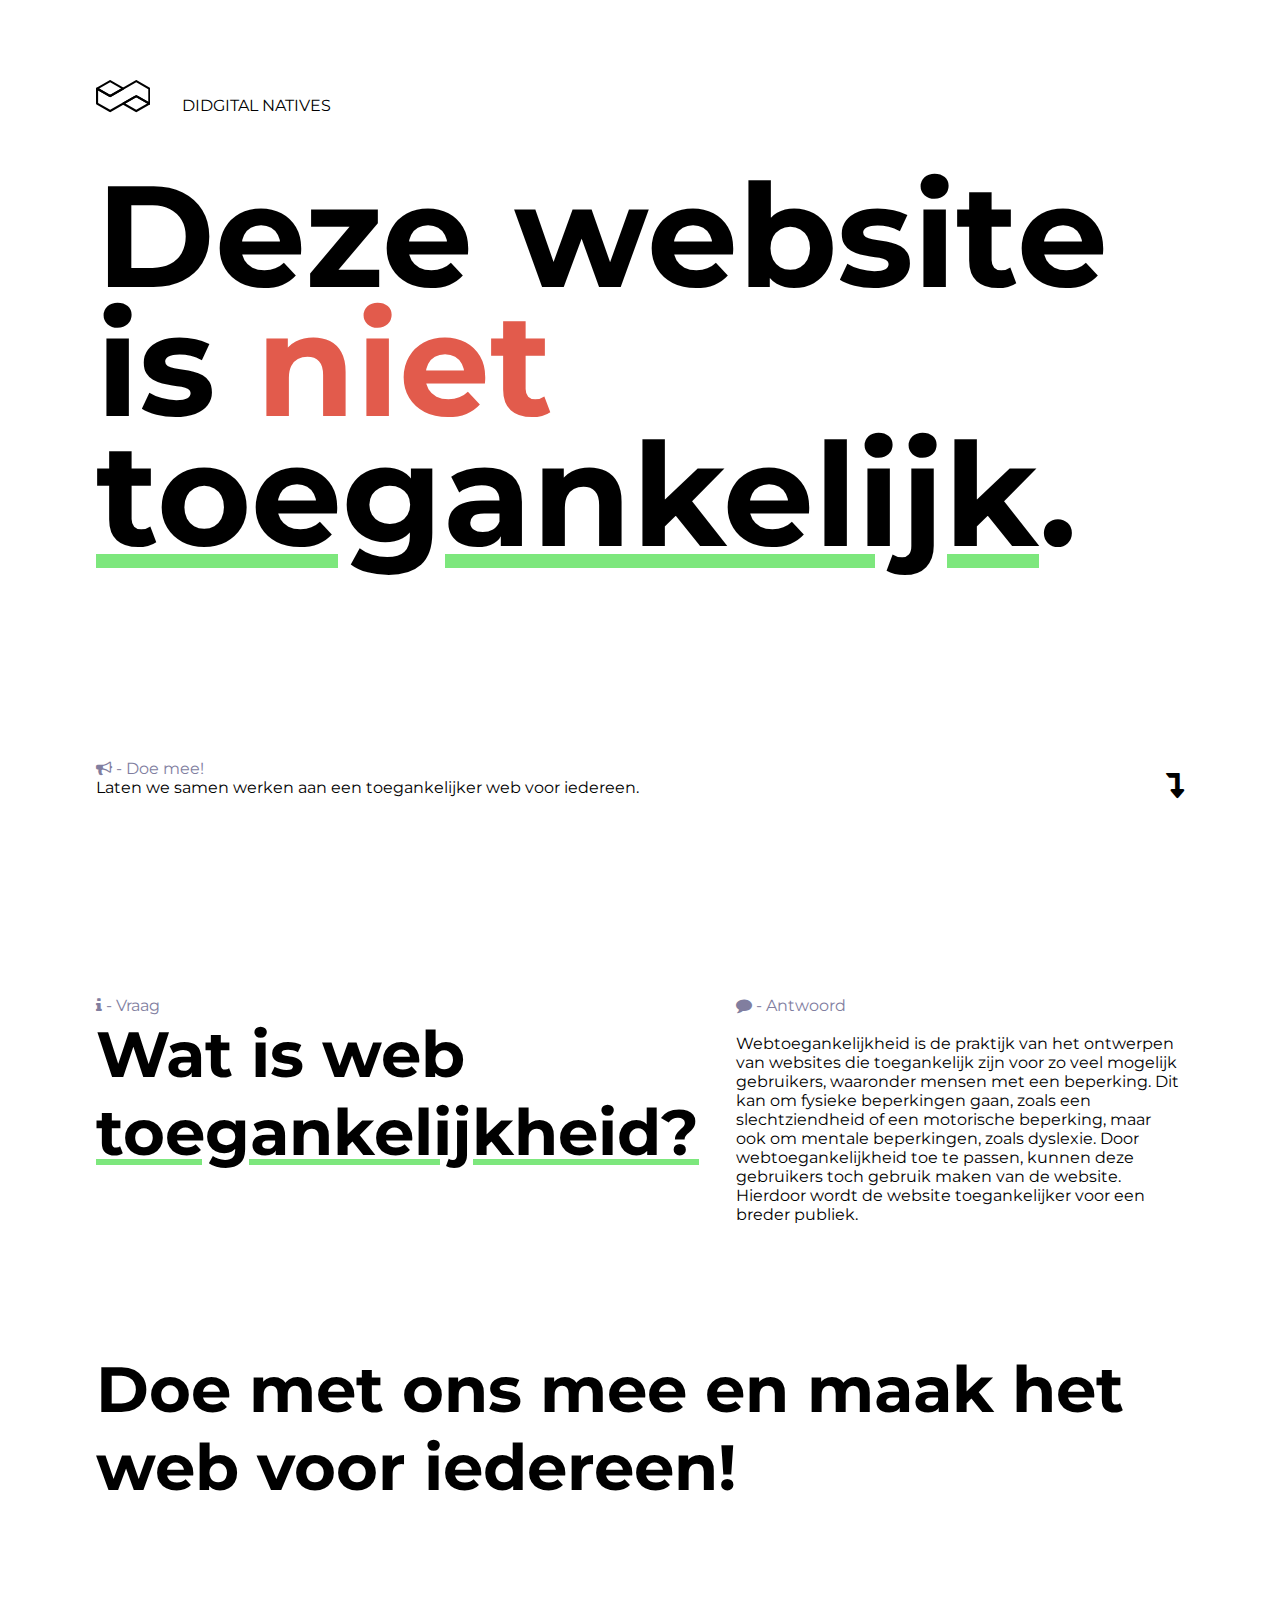
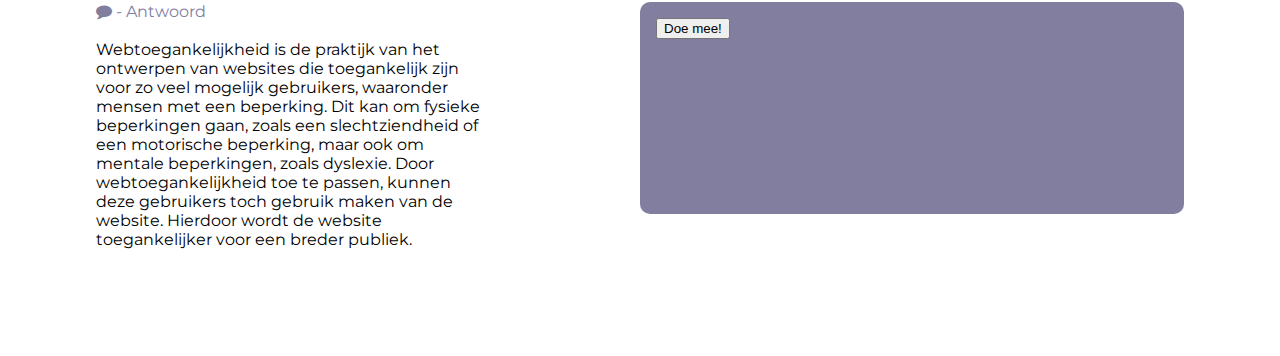
==== index.html @ 4c0e6cea "Nieuw idee" ====
<!doctype html>
<html>
    <head>
        <title>This website is not accassible.</title>
        <meta name="description" content="">
        <meta name="keywords" content="">
        <meta name="viewport" content="width=device-width, initial-scale=1">

        <link rel="stylesheet" href="./styles/newStyle.css">
        <link rel="stylesheet" href="https://cdnjs.cloudflare.com/ajax/libs/font-awesome/4.7.0/css/font-awesome.min.css">
    </head>
    <body>
        <main>
            <section id="start" class="snap">
                <div class="flex-container">
                    <div class="flex-items">
                        <header>
                            <svg xmlns="http://www.w3.org/2000/svg" fill="none" viewBox="0 0 80 48" role="presentation"><path fill="#000" d="M20.771 25.216c-.263 0-.526-.075-.771-.207L.771 13.965A1.54 1.54 0 0 1 0 12.611c0-.565.301-1.073.771-1.355L20 .212a1.511 1.511 0 0 1 1.543 0L40.77 11.256c.49.282.772.79.772 1.354a1.58 1.58 0 0 1-.772 1.355L21.543 25.01a1.634 1.634 0 0 1-.772.207ZM4.666 12.61l16.105 9.257 16.106-9.257L20.77 3.373 4.666 12.61ZM59.205 47.3c-.263 0-.526-.076-.771-.207L39.205 36.048a1.54 1.54 0 0 1-.771-1.354c0-.565.301-1.073.771-1.355l19.229-11.044a1.512 1.512 0 0 1 1.543 0l19.228 11.044c.49.282.772.79.772 1.355a1.58 1.58 0 0 1-.772 1.354L59.977 47.093a1.578 1.578 0 0 1-.772.207ZM43.1 34.694l16.105 9.257 16.106-9.257-16.106-9.238L43.1 34.694Z"></path><path fill="#000" d="M20.771 47.305c-.263 0-.526-.075-.771-.207L.771 36.054A1.54 1.54 0 0 1 0 34.699V12.611c0-.565.301-1.073.771-1.355a1.546 1.546 0 0 1 1.562 0l17.31 9.934c.715.414 1.58.414 2.295 0L58.458.212a1.511 1.511 0 0 1 1.542 0l19.229 11.044c.489.282.771.79.771 1.354V34.7a1.58 1.58 0 0 1-.771 1.355 1.546 1.546 0 0 1-1.562 0l-17.29-9.935a2.277 2.277 0 0 0-2.296 0L21.56 47.099a1.768 1.768 0 0 1-.79.207ZM3.104 33.795l17.667 10.142L56.52 23.41a5.424 5.424 0 0 1 5.4 0l14.977 8.598V13.514L59.229 3.373 23.48 23.899a5.424 5.424 0 0 1-5.4 0L3.104 15.301v18.495Z"></path></svg>
                            <p>DIDGITAL NATIVES</p>
                        </header>
                    </div>
                    <div class="flex-items">
                        <h1>Deze website is <span id="boolean" onclick="toggleAccessible()">niet</span> <span class="underline">toegankelijk</span>.</h1>
                    </div>
                    <div class="flex-items">
                        <p><span><i class="fa fa-bullhorn"></i> - Doe mee!</span></p>
                        <div class="float-container">
                            <p>Laten we samen werken aan een toegankelijker web voor iedereen.</p>
                            <p class="right"><i class="fa fa-level-down"></i></p>
                        </div>
                    </div>
                 </div>
            </section>
            <section id="info" class="snap">
                <div class="info-container">
                    <div class="left-container">
                        <div class="inner-padding">
                            <p><span><i class="fa fa-info"></i> - Vraag</span></p>
                            <h2>Wat is web <span class="underline">toegankelijkheid?</span></h2>
                        </div>
                    </div>
                    <div class="right-container">
                        <div class="inner-padding">
                            <p><span><i class="fa fa-comment"></i> - Antwoord</span></p>
                            <br>
                            <p>Webtoegankelijkheid is de praktijk van het ontwerpen van websites die toegankelijk zijn voor zo veel mogelijk gebruikers, waaronder mensen met een beperking. Dit kan om fysieke beperkingen gaan, zoals een slechtziendheid of een motorische beperking, maar ook om mentale beperkingen, zoals dyslexie. Door webtoegankelijkheid toe te passen, kunnen deze gebruikers toch gebruik maken van de website. Hierdoor wordt de website toegankelijker voor een breder publiek.</p>
                        </div>
                    </div>
                </div>
                <div class="call-to-action">
                    <div class="inner-padding">
                        <h2>Doe met ons mee en maak het web voor iedereen!</h2>
                        <div class="info-container">
                            <div class="left-container">
                                <p><span><i class="fa fa-comment"></i> - Antwoord</span></p>
                                <br>
                                <p class="bottom-container">Webtoegankelijkheid is de praktijk van het ontwerpen van websites die toegankelijk zijn voor zo veel mogelijk gebruikers, waaronder mensen met een beperking. Dit kan om fysieke beperkingen gaan, zoals een slechtziendheid of een motorische beperking, maar ook om mentale beperkingen, zoals dyslexie. Door webtoegankelijkheid toe te passen, kunnen deze gebruikers toch gebruik maken van de website. Hierdoor wordt de website toegankelijker voor een breder publiek.</p>
                            </div>
                            <div class="right-container">
                                <div class="color-block">
                                    <button>Doe mee!</button>
                                </div>
                            </div>
                        </div>
                    </div>
                </div>
            </section>
        </main>
        <script src="./scripts/index.js"></script>
    </body>
</html>
---- styles/newStyle.css ----
@import url("https://fonts.googleapis.com/css2?family=Montserrat:wght@700&display=swap");
@import url("https://fonts.googleapis.com/css2?family=Nanum Myeongjo:wght@700&display=swap");

:root {
    --primary: #ccffcc;
    --secondairy: #817E9F;

    --primaryFont: "Montserrat";
    --secondairyFont: "Nanum Myeongjo"
}

html, body {
    margin: 0;
    padding: 0;
    font-family: var(--primaryFont), Arial, Helvetica, sans-serif;
    font-size: 1em;
    position: relative;
    scroll-snap-type: y mandatory;
}

.snap {
    scroll-snap-align: start;
}

/* Opmaak van de start section */
#start {
    height: 100vh;
}

.float-container {
    width: 100%;
}

.right {
    float: right;
    font-size: 2em;
    margin-top: -1em;
}

.flex-container {
    display: flex;
    flex-direction: column;
    flex-wrap: wrap;
    justify-content: space-between;
    align-items: stretch;
    align-content: stretch;
    height: 100vh;
    padding: 0em 6em 0em 6em;
}
  
  .flex-items:nth-child(1) {
    display: block;
    flex-grow: 0;
    flex-shrink: 1;
    flex-basis: auto;
    align-self: auto;
    order: 0;
    padding-top: 6em;
}
  
  .flex-items:nth-child(2) {
    display: block;
    flex-grow: 0;
    flex-shrink: 1;
    flex-basis: auto;
    align-self: auto;
    order: 0;
}
  
  .flex-items:nth-child(3) {
    display: block;
    flex-grow: 0;
    flex-shrink: 1;
    flex-basis: auto;
    align-self: auto;
    order: 0;
    padding-bottom: 6em;
}

/* Opmaak van de info section */
#info {
    height: 100vh;
}

.info-container {
    width: 100%;
    height: 50vh;
}

.left-container {
    float: left;
    width: 50%;
    padding-top: 6em;
}

.right-container {
    float: left;
    width: 50%;
    padding-top: 6em;
}

.inner-padding {
    padding: 0em 6em 0em 6em;
}

.call-to-action {
    width: 100%;
    height: 50vh;
}

.content-container {
    background-color: #bab5ca;
    border-radius: 10px;
    padding: 1em;
}

.bottom-container {
    padding-right: 10em;
}

.color-block {
    background-color: #817E9F;
    height: 20vh;
    padding: 1em;
    border-radius: 10px;
}

/* Opmaak van de header */
svg {
    width: 5%;
    float: left;
    margin: -1em 2em 0em 0em;
}

/* Typographie */
h1 {
    font-size: 9em;
    line-height: .9em;
    margin: 0;
    margin-top: -1em;
}

h1 span {
    color: #e25b4c;
}

h1 span:hover {
    cursor: pointer;
}

h2 {
    margin: 0;
    font-size: 4em;
}

p {
    margin: 0;
}

span {
    color: var(--secondairy);
}

.underline {
    text-decoration: underline;
    text-decoration-color: #7de77d;
    color: #000;
}



.dark {
    background-color: #000 !important;
    color: #000 !important;
}

.whietTitle {
    color: #fff;
}

/* hide scrollbar but allow scrolling */
element {
    -ms-overflow-style: none; /* for Internet Explorer, Edge */
    scrollbar-width: none; /* for Firefox */
    overflow-y: scroll; 
}

element::-webkit-scrollbar {
    display: none; /* for Chrome, Safari, and Opera */
}
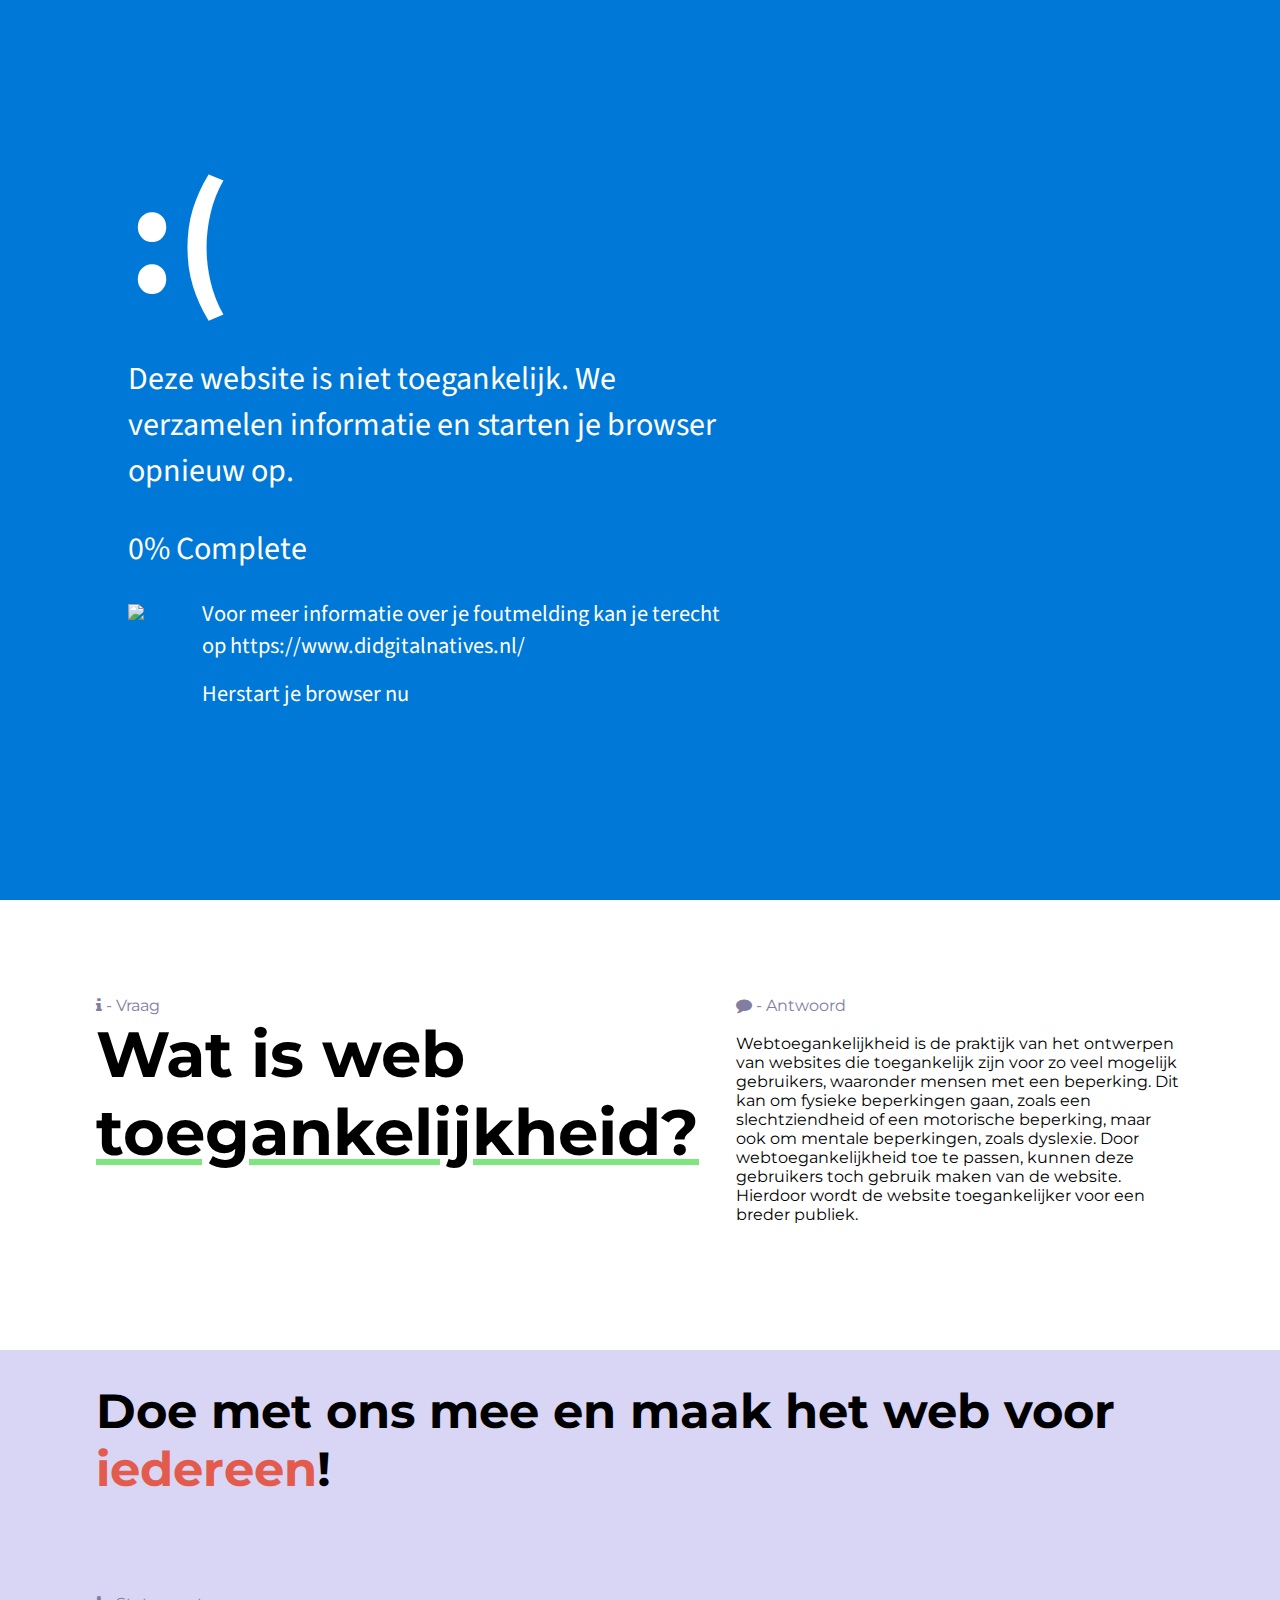
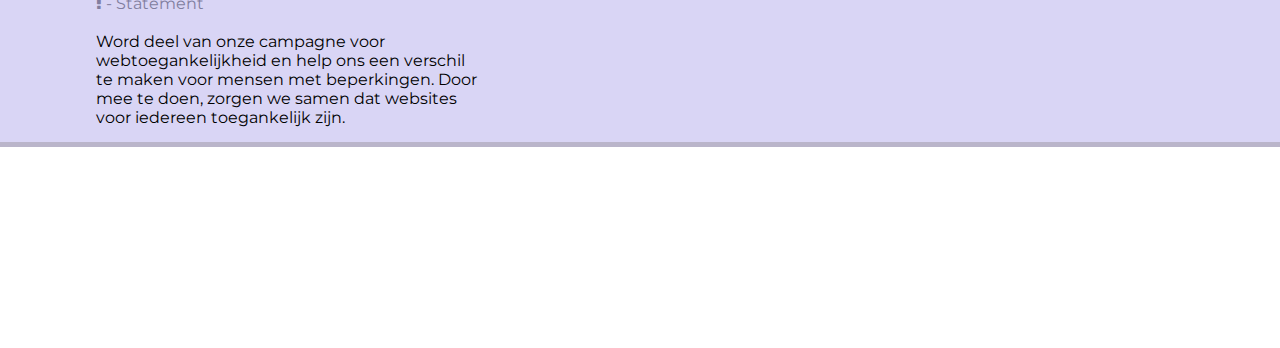
==== commit 6d973c20: "met animatieo" ====
--- a/index.html
+++ b/index.html
@@ -8,9 +8,15 @@
 
         <link rel="stylesheet" href="./styles/newStyle.css">
         <link rel="stylesheet" href="https://cdnjs.cloudflare.com/ajax/libs/font-awesome/4.7.0/css/font-awesome.min.css">
+
+        <link rel="icon" type="image/png" sizes="16x16" href="/img/favicon-16x16.png">
+        <link rel="icon" type="image/png" sizes="32x32" href="/img/favicon-32x32.png">
+        <link rel="icon" type="image/png" sizes="96x96" href="/img/favicon-96x96.png">
     </head>
     <body>
         <main>
+
+            <!-- Start section -->
             <section id="start" class="snap">
                 <div class="flex-container">
                     <div class="flex-items">
@@ -31,6 +37,8 @@
                     </div>
                  </div>
             </section>
+
+            <!-- Informatie section -->
             <section id="info" class="snap">
                 <div class="info-container">
                     <div class="left-container">
@@ -40,7 +48,7 @@
                         </div>
                     </div>
                     <div class="right-container">
-                        <div class="inner-padding">
+                        <div id="inner-padding" class="inner-padding">
                             <p><span><i class="fa fa-comment"></i> - Antwoord</span></p>
                             <br>
                             <p>Webtoegankelijkheid is de praktijk van het ontwerpen van websites die toegankelijk zijn voor zo veel mogelijk gebruikers, waaronder mensen met een beperking. Dit kan om fysieke beperkingen gaan, zoals een slechtziendheid of een motorische beperking, maar ook om mentale beperkingen, zoals dyslexie. Door webtoegankelijkheid toe te passen, kunnen deze gebruikers toch gebruik maken van de website. Hierdoor wordt de website toegankelijker voor een breder publiek.</p>
@@ -48,19 +56,31 @@
                     </div>
                 </div>
                 <div class="call-to-action">
-                    <div class="inner-padding">
-                        <h2>Doe met ons mee en maak het web voor iedereen!</h2>
+                    <div id="inner-padding" class="inner-padding">
+                        <h2>Doe met ons mee en maak het web voor <span class="yellow">iedereen</span>!</h2>
                         <div class="info-container">
                             <div class="left-container">
-                                <p><span><i class="fa fa-comment"></i> - Antwoord</span></p>
+                                <p><span><i class="fa fa-exclamation"></i> - Statement</span></p>
                                 <br>
-                                <p class="bottom-container">Webtoegankelijkheid is de praktijk van het ontwerpen van websites die toegankelijk zijn voor zo veel mogelijk gebruikers, waaronder mensen met een beperking. Dit kan om fysieke beperkingen gaan, zoals een slechtziendheid of een motorische beperking, maar ook om mentale beperkingen, zoals dyslexie. Door webtoegankelijkheid toe te passen, kunnen deze gebruikers toch gebruik maken van de website. Hierdoor wordt de website toegankelijker voor een breder publiek.</p>
+                                <p class="bottom-container">Word deel van onze campagne voor webtoegankelijkheid en help ons een verschil te maken voor mensen met beperkingen. Door mee te doen, zorgen we samen dat websites voor iedereen toegankelijk zijn.</p>
                             </div>
-                            <div class="right-container">
-                                <div class="color-block">
-                                    <button>Doe mee!</button>
-                                </div>
-                            </div>
+                        </div>
+                    </div>
+                </div>
+            </section>
+
+            <!-- Bluescreen section -->
+            <section id="bluescreen">
+                <div class="inner-bluescreen">
+                    <h2>:(</h2>
+                    <p>Deze website is niet toegankelijk. We verzamelen informatie en starten je browser opnieuw op.</p>
+                    <p><span id="numbers">0</span>% Complete</p>
+
+                    <div class="qr-code">
+                        <img src="./img/qrCode.png">
+                        <div class="right-text">
+                            <p>Voor meer informatie over je foutmelding kan je terecht op https://www.didgitalnatives.nl/</p>
+                            <p id="herstart">Herstart je browser nu</p>
                         </div>
                     </div>
                 </div>
--- a/styles/newStyle.css
+++ b/styles/newStyle.css
@@ -1,5 +1,6 @@
 @import url("https://fonts.googleapis.com/css2?family=Montserrat:wght@700&display=swap");
 @import url("https://fonts.googleapis.com/css2?family=Nanum Myeongjo:wght@700&display=swap");
+@import url('https://fonts.googleapis.com/css2?family=Source+Sans+Pro:wght@200;300&display=swap');
 
 :root {
     --primary: #ccffcc;
@@ -7,6 +8,8 @@
 
     --primaryFont: "Montserrat";
     --secondairyFont: "Nanum Myeongjo"
+
+    font-size: min(calc(1.3em + 0.05vw), 4em);
 }
 
 html, body {
@@ -105,7 +108,10 @@
 
 .call-to-action {
     width: 100%;
-    height: 50vh;
+    height: 40vh;
+    background-color: #d9d5f5;
+    padding-top: 2em;
+    border-bottom: 5px solid #bab5ca;
 }
 
 .content-container {
@@ -119,7 +125,7 @@
 }
 
 .color-block {
-    background-color: #817E9F;
+    background-color: #bbb4ee;
     height: 20vh;
     padding: 1em;
     border-radius: 10px;
@@ -134,7 +140,7 @@
 
 /* Typographie */
 h1 {
-    font-size: 9em;
+    font-size: 8vw;
     line-height: .9em;
     margin: 0;
     margin-top: -1em;
@@ -151,6 +157,10 @@
 h2 {
     margin: 0;
     font-size: 4em;
+}
+
+.call-to-action h2 {
+    font-size: 3em;
 }
 
 p {
@@ -167,7 +177,13 @@
     color: #000;
 }
 
-
+.green {
+    color: #7de77d;
+}
+
+.yellow {
+color: #e25b4c;
+}
 
 .dark {
     background-color: #000 !important;
@@ -187,4 +203,66 @@
 
 element::-webkit-scrollbar {
     display: none; /* for Chrome, Safari, and Opera */
+}
+
+/* Opmaak van de bluescreen */
+#bluescreen {
+    height: 100vh;
+    background-color: #0078d7;
+    color: #fff;
+    font-family: "Source Sans Pro";
+    position: fixed;
+    z-index: 100;
+    top: 0;
+    width: 100%;
+    transition: .4s;
+}
+
+.inner-bluescreen {
+    padding: 8em;
+}
+
+#bluescreen h2 {
+    font-size: 10em;
+}
+
+.inner-bluescreen p {
+    font-size: 2em;
+    width: 60%;
+    padding-bottom: 1em;
+}
+
+.qr-code {
+    width: 60%;
+}
+
+.qr-code img {
+    width: 10%;
+    float: left;
+}
+
+.qr-code .right-text {
+    float: left;
+    width: 88%;
+    font-size: .7em;
+    padding-left: 2%;
+    margin: 0;
+}
+
+.right-text p {
+    width: 100%;
+    margin-top: -6px;
+}
+
+#bluescreen span {
+    color: #fff;
+}
+
+#herstart:hover {
+    cursor: pointer;
+    text-decoration: underline;
+}
+
+.remove {
+    margin-top: -100vh;
 }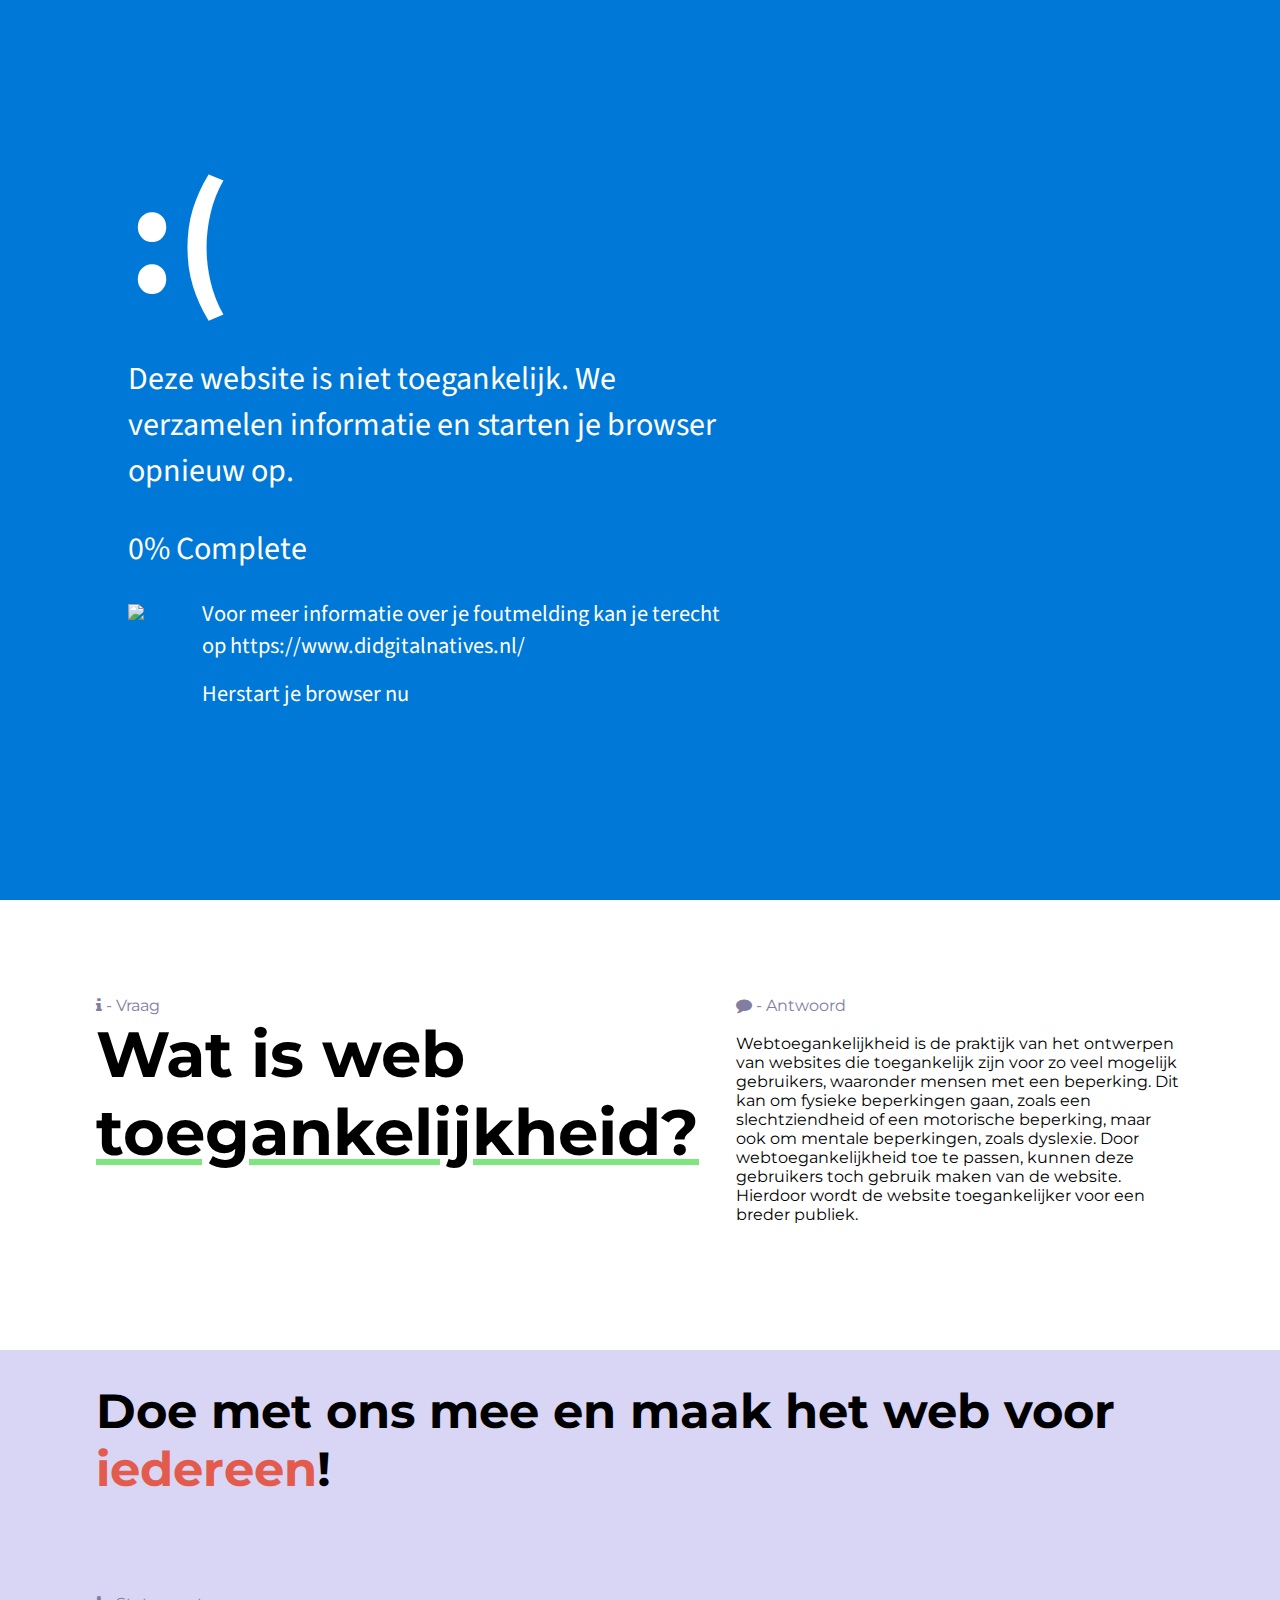
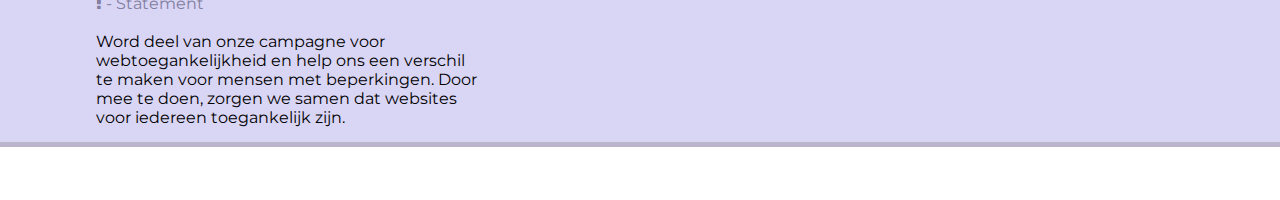
==== commit c695a424: "Spatie" ====
--- a/index.html
+++ b/index.html
@@ -9,13 +9,10 @@
         <link rel="stylesheet" href="./styles/newStyle.css">
         <link rel="stylesheet" href="https://cdnjs.cloudflare.com/ajax/libs/font-awesome/4.7.0/css/font-awesome.min.css">
 
-        <link rel="icon" type="image/png" sizes="16x16" href="/img/favicon-16x16.png">
         <link rel="icon" type="image/png" sizes="32x32" href="/img/favicon-32x32.png">
-        <link rel="icon" type="image/png" sizes="96x96" href="/img/favicon-96x96.png">
     </head>
     <body>
         <main>
-
             <!-- Start section -->
             <section id="start" class="snap">
                 <div class="flex-container">
@@ -57,8 +54,10 @@
                 </div>
                 <div class="call-to-action">
                     <div id="inner-padding" class="inner-padding">
-                        <h2>Doe met ons mee en maak het web voor <span class="yellow">iedereen</span>!</h2>
-                        <div class="info-container">
+                        <div class="info-title-block">
+                            <h2>Doe met ons mee en maak het web voor <span class="yellow">iedereen</span>!</h2>
+                        </div>
+                        <div class="inner-info-container">
                             <div class="left-container">
                                 <p><span><i class="fa fa-exclamation"></i> - Statement</span></p>
                                 <br>
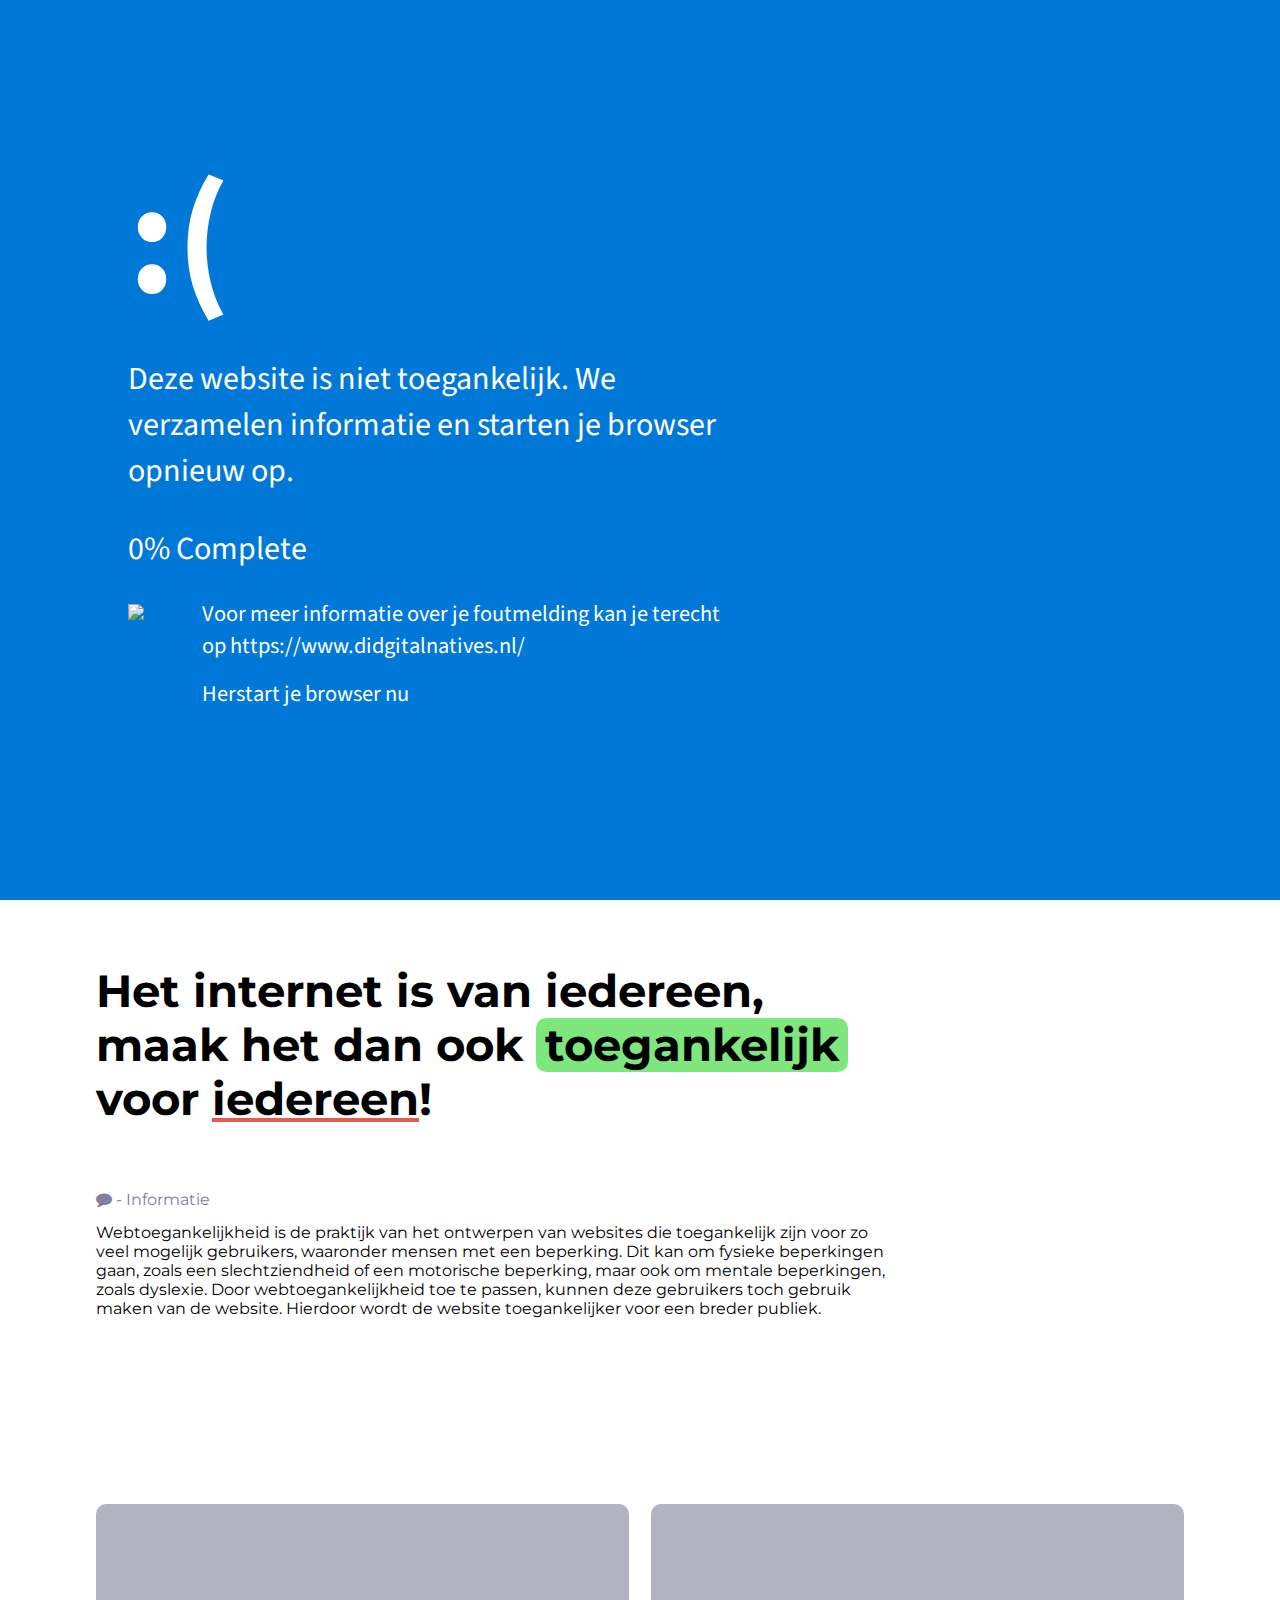
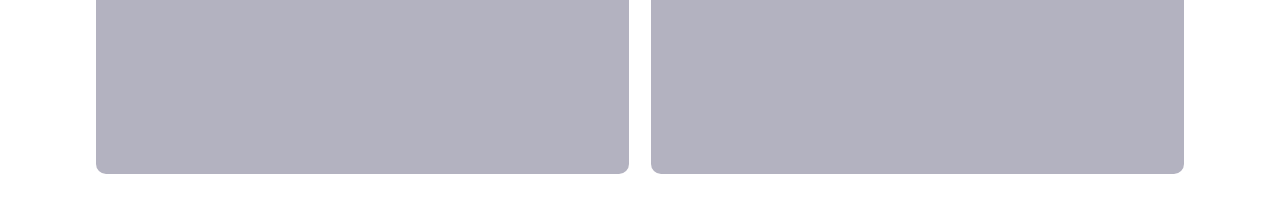
==== commit 78f716ab: "Responsive" ====
--- a/index.html
+++ b/index.html
@@ -23,13 +23,13 @@
                         </header>
                     </div>
                     <div class="flex-items">
-                        <h1>Deze website is <span id="boolean" onclick="toggleAccessible()">niet</span> <span class="underline">toegankelijk</span>.</h1>
+                        <h1>Deze website is <span id="boolean">niet</span> <span class="underline">toegankelijk</span>.</h1>
                     </div>
                     <div class="flex-items">
-                        <p><span><i class="fa fa-bullhorn"></i> - Doe mee!</span></p>
+                        <p><span><i class="bottom-padding fa fa-bullhorn"></i> - Doe mee!</span></p>
                         <div class="float-container">
                             <p>Laten we samen werken aan een toegankelijker web voor iedereen.</p>
-                            <p class="right"><i class="fa fa-level-down"></i></p>
+                            <p class="right"><i class="arrow-down fa fa-level-down"></i></p>
                         </div>
                     </div>
                  </div>
@@ -38,30 +38,22 @@
             <!-- Informatie section -->
             <section id="info" class="snap">
                 <div class="info-container">
-                    <div class="left-container">
-                        <div class="inner-padding">
-                            <p><span><i class="fa fa-info"></i> - Vraag</span></p>
-                            <h2>Wat is web <span class="underline">toegankelijkheid?</span></h2>
+                    <div class="inner-padding">
+                        <div class="tekst-container">
+                            <div class="info-title-container">
+                                <h2>Het internet is van iedereen, maak het dan ook <span class="green-background">toegankelijk</span> voor <span class="red-underline">iedereen</span>!</h2>
+                            </div>
+                            <div class="info-tekst-container">
+                                <p><span><i class="bottom-padding fa fa-comment"></i> - Informatie</span></p>
+                                <p class="info-tekst">Webtoegankelijkheid is de praktijk van het ontwerpen van websites die toegankelijk zijn voor zo veel mogelijk gebruikers, waaronder mensen met een beperking. Dit kan om fysieke beperkingen gaan, zoals een slechtziendheid of een motorische beperking, maar ook om mentale beperkingen, zoals dyslexie. Door webtoegankelijkheid toe te passen, kunnen deze gebruikers toch gebruik maken van de website. Hierdoor wordt de website toegankelijker voor een breder publiek.</p>
+                            </div>
                         </div>
-                    </div>
-                    <div class="right-container">
-                        <div id="inner-padding" class="inner-padding">
-                            <p><span><i class="fa fa-comment"></i> - Antwoord</span></p>
-                            <br>
-                            <p>Webtoegankelijkheid is de praktijk van het ontwerpen van websites die toegankelijk zijn voor zo veel mogelijk gebruikers, waaronder mensen met een beperking. Dit kan om fysieke beperkingen gaan, zoals een slechtziendheid of een motorische beperking, maar ook om mentale beperkingen, zoals dyslexie. Door webtoegankelijkheid toe te passen, kunnen deze gebruikers toch gebruik maken van de website. Hierdoor wordt de website toegankelijker voor een breder publiek.</p>
-                        </div>
-                    </div>
-                </div>
-                <div class="call-to-action">
-                    <div id="inner-padding" class="inner-padding">
-                        <div class="info-title-block">
-                            <h2>Doe met ons mee en maak het web voor <span class="yellow">iedereen</span>!</h2>
-                        </div>
-                        <div class="inner-info-container">
-                            <div class="left-container">
-                                <p><span><i class="fa fa-exclamation"></i> - Statement</span></p>
-                                <br>
-                                <p class="bottom-container">Word deel van onze campagne voor webtoegankelijkheid en help ons een verschil te maken voor mensen met beperkingen. Door mee te doen, zorgen we samen dat websites voor iedereen toegankelijk zijn.</p>
+                        <div class="blocks">
+                            <div class="lock-bottom">
+                                <div class="left-block">
+                                </div>
+                                <div class="right-block">
+                                </div>
                             </div>
                         </div>
                     </div>
--- a/styles/newStyle.css
+++ b/styles/newStyle.css
@@ -8,8 +8,6 @@
 
     --primaryFont: "Montserrat";
     --secondairyFont: "Nanum Myeongjo"
-
-    font-size: min(calc(1.3em + 0.05vw), 4em);
 }
 
 html, body {
@@ -85,9 +83,27 @@
     height: 100vh;
 }
 
+.info-title-block h2 {
+    margin: 0;
+    padding: 0;
+}
+
 .info-container {
     width: 100%;
     height: 50vh;
+}
+
+.inner-info-container {
+    width: 100%;
+}
+
+.inner-info-container .right-container{
+    padding-top: 4em;
+}
+
+.inner-info-container .left-container {
+    margin: 0;
+    padding: 2em 0 0 0;
 }
 
 .left-container {
@@ -131,6 +147,51 @@
     border-radius: 10px;
 }
 
+.info-title-container {
+    width: 70%;
+    padding: 0em 0em 4em 0em;
+}
+
+.info-tekst-container {
+    width: 50em;
+}
+
+.tekst-container {
+    height: 50vh;
+    padding-top: 4em;
+}
+
+.blocks {
+    width: 100%;
+    height: 40vh;
+    position: relative;
+}
+
+.lock-bottom {
+    position: absolute;
+    bottom: 0;
+    width: 100%;
+}
+
+.left-block {
+    float: left;
+    width: 49%;
+    margin-right: 1%;
+    background-color: #b3b2c0;
+    border-radius: 10px;
+    height: 30vh;
+    
+}
+
+.right-block {
+    float: left;
+    width: 49%;
+    margin-left: 1%;
+    background-color: #b3b2c0;
+    border-radius: 10px;
+    height: 30vh;
+}
+
 /* Opmaak van de header */
 svg {
     width: 5%;
@@ -156,7 +217,7 @@
 
 h2 {
     margin: 0;
-    font-size: 4em;
+    font-size: 3.5vw;
 }
 
 .call-to-action h2 {
@@ -177,8 +238,21 @@
     color: #000;
 }
 
+.red-underline {
+    text-decoration: underline;
+    text-decoration-color: #e25b4c;
+    color: #000;
+}
+
 .green {
     color: #7de77d;
+}
+
+.green-background {
+    background-color: #7de77d;
+    color: #000;
+    border-radius: 10px;
+    padding: 0em .2em 0em .2em;
 }
 
 .yellow {
@@ -192,6 +266,27 @@
 
 .whietTitle {
     color: #fff;
+}
+
+/* Opmaak van de buttons */
+button {
+    padding: 1em;
+    width: 10em;
+    margin-right: 1em;
+    border: none;
+    border-radius: .5em;
+    font-family: var(--primaryFont), Arial, Helvetica, sans-serif;
+}
+
+button:hover {
+    cursor: pointer;
+    opacity: .8;
+}
+
+.dark-btn {
+    background-color: #000;
+    color: white;
+    width: 16em;
 }
 
 /* hide scrollbar but allow scrolling */
@@ -203,6 +298,10 @@
 
 element::-webkit-scrollbar {
     display: none; /* for Chrome, Safari, and Opera */
+}
+
+.bottom-padding {
+    padding-bottom: 1em;
 }
 
 /* Opmaak van de bluescreen */
@@ -265,4 +364,68 @@
 
 .remove {
     margin-top: -100vh;
-}+    background-color: white;
+}
+
+/* Responsive design */
+@media only screen and (max-width: 1000px) {
+    .left-container {
+        float: left;
+        width: 100%;
+        padding-top: 2em;
+    }
+    
+    .right-container {
+        float: left;
+        width: 100%;
+        padding-top: 2em;
+    }
+
+    #bluescreen.remove {
+        display: none;
+    }
+
+    #bluescreen {
+        font-size: .6em;
+    }
+
+    .arrow-down {
+        display: none !important; 
+    }
+
+    svg {
+        display: none !important; 
+    }
+
+    .flex-container {
+        display: flex;
+        flex-direction: column;
+        flex-wrap: wrap;
+        justify-content: space-between;
+        align-items: stretch;
+        align-content: stretch;
+        height: 100vh;
+        padding: 0em 2em 0em 2em;
+    }
+
+    .inner-padding {
+        padding: 0em 2em 0em 2em;
+    }
+
+    h1 {
+        font-size: 4em;
+    }
+
+    h2 {
+        font-size: 2em;
+    }
+
+    .info-title-container {
+        width: 100%;
+        padding: 0em 0em 4em 0em;
+    }
+    
+    .info-tekst-container {
+        width: 100%;
+    }
+  }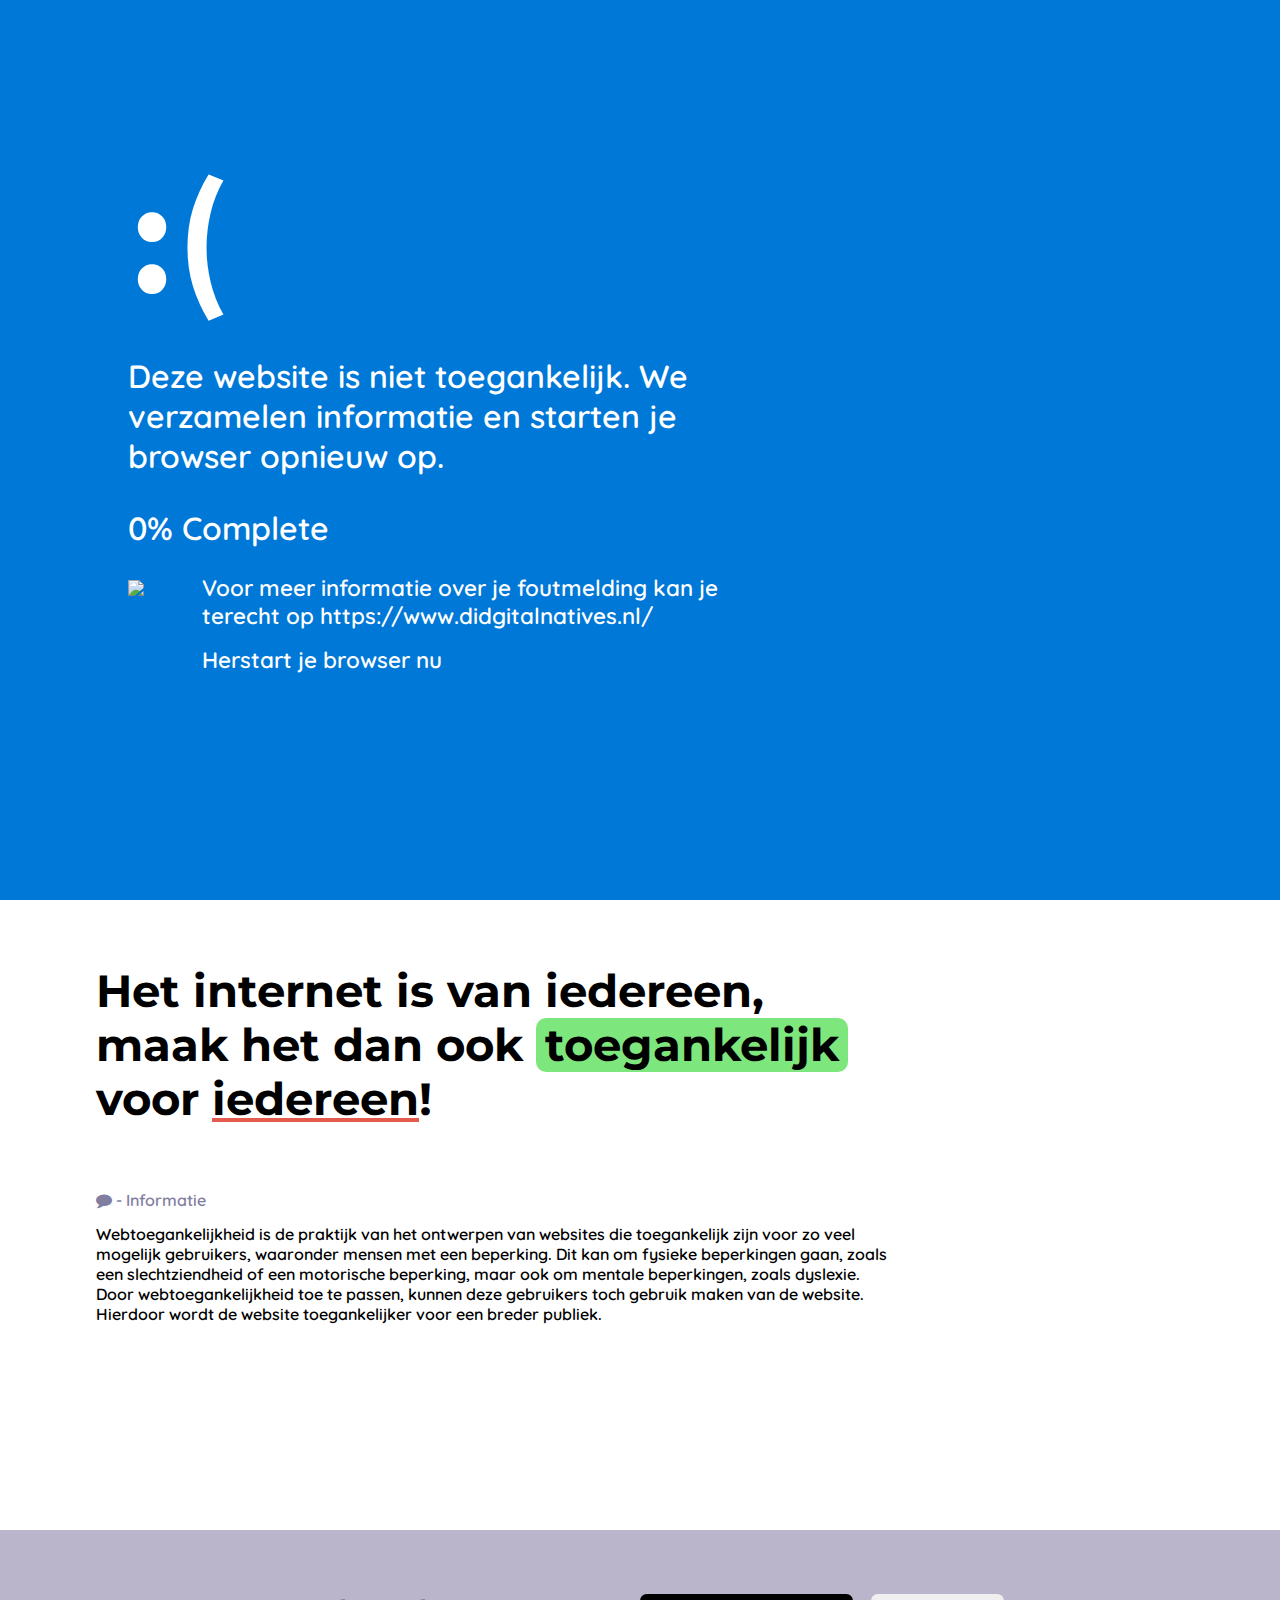
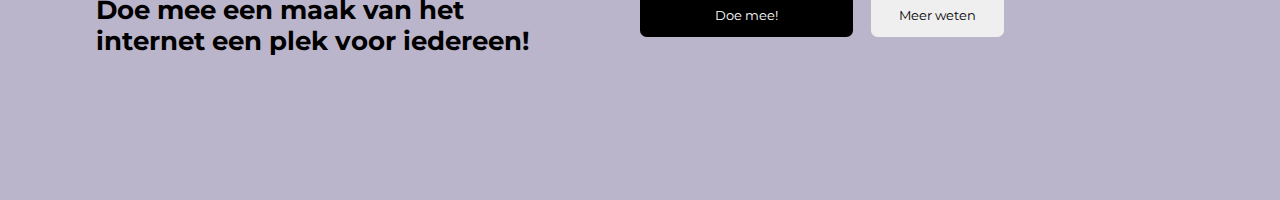
==== commit f42d7af6: "Responive en andere info" ====
--- a/index.html
+++ b/index.html
@@ -6,7 +6,7 @@
         <meta name="keywords" content="">
         <meta name="viewport" content="width=device-width, initial-scale=1">
 
-        <link rel="stylesheet" href="./styles/newStyle.css">
+        <link rel="stylesheet" href="./styles/style.css">
         <link rel="stylesheet" href="https://cdnjs.cloudflare.com/ajax/libs/font-awesome/4.7.0/css/font-awesome.min.css">
 
         <link rel="icon" type="image/png" sizes="32x32" href="/img/favicon-32x32.png">
@@ -19,16 +19,16 @@
                     <div class="flex-items">
                         <header>
                             <svg xmlns="http://www.w3.org/2000/svg" fill="none" viewBox="0 0 80 48" role="presentation"><path fill="#000" d="M20.771 25.216c-.263 0-.526-.075-.771-.207L.771 13.965A1.54 1.54 0 0 1 0 12.611c0-.565.301-1.073.771-1.355L20 .212a1.511 1.511 0 0 1 1.543 0L40.77 11.256c.49.282.772.79.772 1.354a1.58 1.58 0 0 1-.772 1.355L21.543 25.01a1.634 1.634 0 0 1-.772.207ZM4.666 12.61l16.105 9.257 16.106-9.257L20.77 3.373 4.666 12.61ZM59.205 47.3c-.263 0-.526-.076-.771-.207L39.205 36.048a1.54 1.54 0 0 1-.771-1.354c0-.565.301-1.073.771-1.355l19.229-11.044a1.512 1.512 0 0 1 1.543 0l19.228 11.044c.49.282.772.79.772 1.355a1.58 1.58 0 0 1-.772 1.354L59.977 47.093a1.578 1.578 0 0 1-.772.207ZM43.1 34.694l16.105 9.257 16.106-9.257-16.106-9.238L43.1 34.694Z"></path><path fill="#000" d="M20.771 47.305c-.263 0-.526-.075-.771-.207L.771 36.054A1.54 1.54 0 0 1 0 34.699V12.611c0-.565.301-1.073.771-1.355a1.546 1.546 0 0 1 1.562 0l17.31 9.934c.715.414 1.58.414 2.295 0L58.458.212a1.511 1.511 0 0 1 1.542 0l19.229 11.044c.489.282.771.79.771 1.354V34.7a1.58 1.58 0 0 1-.771 1.355 1.546 1.546 0 0 1-1.562 0l-17.29-9.935a2.277 2.277 0 0 0-2.296 0L21.56 47.099a1.768 1.768 0 0 1-.79.207ZM3.104 33.795l17.667 10.142L56.52 23.41a5.424 5.424 0 0 1 5.4 0l14.977 8.598V13.514L59.229 3.373 23.48 23.899a5.424 5.424 0 0 1-5.4 0L3.104 15.301v18.495Z"></path></svg>
-                            <p>DIDGITAL NATIVES</p>
+                            <p tabindex="0">DIDGITAL NATIVES</p>
                         </header>
                     </div>
                     <div class="flex-items">
-                        <h1>Deze website is <span id="boolean">niet</span> <span class="underline">toegankelijk</span>.</h1>
+                        <h1 tabindex="0">Deze website is <span id="boolean">niet</span> <span class="underline">toegankelijk</span>.</h1>
                     </div>
                     <div class="flex-items">
-                        <p><span><i class="bottom-padding fa fa-bullhorn"></i> - Doe mee!</span></p>
+                        <p tabindex="0"><span><i class="bottom-padding fa fa-bullhorn"></i> - Doe mee!</span></p>
                         <div class="float-container">
-                            <p>Laten we samen werken aan een toegankelijker web voor iedereen.</p>
+                            <p tabindex="0">Laten we samen werken aan een toegankelijker web voor iedereen.</p>
                             <p class="right"><i class="arrow-down fa fa-level-down"></i></p>
                         </div>
                     </div>
@@ -41,18 +41,23 @@
                     <div class="inner-padding">
                         <div class="tekst-container">
                             <div class="info-title-container">
-                                <h2>Het internet is van iedereen, maak het dan ook <span class="green-background">toegankelijk</span> voor <span class="red-underline">iedereen</span>!</h2>
+                                <h2 tabindex="0">Het internet is van iedereen, maak het dan ook <span class="green-background">toegankelijk</span> voor <span class="red-underline">iedereen</span>!</h2>
                             </div>
                             <div class="info-tekst-container">
-                                <p><span><i class="bottom-padding fa fa-comment"></i> - Informatie</span></p>
-                                <p class="info-tekst">Webtoegankelijkheid is de praktijk van het ontwerpen van websites die toegankelijk zijn voor zo veel mogelijk gebruikers, waaronder mensen met een beperking. Dit kan om fysieke beperkingen gaan, zoals een slechtziendheid of een motorische beperking, maar ook om mentale beperkingen, zoals dyslexie. Door webtoegankelijkheid toe te passen, kunnen deze gebruikers toch gebruik maken van de website. Hierdoor wordt de website toegankelijker voor een breder publiek.</p>
+                                <p tabindex="0"><span><i class="bottom-padding fa fa-comment"></i> - Informatie</span></p>
+                                <p tabindex="0"              class="info-tekst">Webtoegankelijkheid is de praktijk van het ontwerpen van websites die toegankelijk zijn voor zo veel mogelijk gebruikers, waaronder mensen met een beperking. Dit kan om fysieke beperkingen gaan, zoals een slechtziendheid of een motorische beperking, maar ook om mentale beperkingen, zoals dyslexie. Door webtoegankelijkheid toe te passen, kunnen deze gebruikers toch gebruik maken van de website. Hierdoor wordt de website toegankelijker voor een breder publiek.</p>
                             </div>
                         </div>
-                        <div class="blocks">
-                            <div class="lock-bottom">
+                    </div>
+                    <div class="call-to-action-container">
+                        <div class="inner-padding">
+                            <div class="blocks">
                                 <div class="left-block">
+                                    <h3>Doe mee een maak van het internet een plek voor iedereen!</h3>
                                 </div>
                                 <div class="right-block">
+                                    <button class="dark-btn">Doe mee!</button>
+                                    <button>Meer weten</button>
                                 </div>
                             </div>
                         </div>
--- a/styles/style.css
+++ b/styles/style.css
@@ -0,0 +1,458 @@
+@import url("https://fonts.googleapis.com/css2?family=Montserrat:wght@700&display=swap");
+@import url('https://fonts.googleapis.com/css2?family=Source+Sans+Pro:wght@100;200;300&display=swap');
+@import url('https://fonts.googleapis.com/css2?family=Quicksand:wght@400;500;600&family=Source+Sans+Pro:wght@200;300&display=swap');
+
+:root {
+    --primary: #ccffcc;
+    --secondairy: #817E9F;
+
+    --primaryFont: "Montserrat";
+    --secondairyFont: "Nanum Myeongjo";
+    --thirthFont : "Quicksand"
+}
+
+html, body {
+    margin: 0;
+    padding: 0;
+    font-family: var(--primaryFont), Arial, Helvetica, sans-serif;
+    font-size: 1em;
+    position: relative;
+    scroll-snap-type: y mandatory;
+}
+
+.snap {
+    scroll-snap-align: start;
+}
+
+/* Opmaak van de start section */
+#start {
+    height: 100vh;
+}
+
+.float-container {
+    width: 100%;
+}
+
+.right {
+    float: right;
+    font-size: 2em;
+    margin-top: -1em;
+}
+
+.flex-container {
+    display: flex;
+    flex-direction: column;
+    flex-wrap: wrap;
+    justify-content: space-between;
+    align-items: stretch;
+    align-content: stretch;
+    height: 100vh;
+    padding: 0em 6em 0em 6em;
+}
+  
+  .flex-items:nth-child(1) {
+    display: block;
+    flex-grow: 0;
+    flex-shrink: 1;
+    flex-basis: auto;
+    align-self: auto;
+    order: 0;
+    padding-top: 6em;
+}
+  
+  .flex-items:nth-child(2) {
+    display: block;
+    flex-grow: 0;
+    flex-shrink: 1;
+    flex-basis: auto;
+    align-self: auto;
+    order: 0;
+}
+  
+  .flex-items:nth-child(3) {
+    display: block;
+    flex-grow: 0;
+    flex-shrink: 1;
+    flex-basis: auto;
+    align-self: auto;
+    order: 0;
+    padding-bottom: 6em;
+}
+
+/* Opmaak van de info section */
+#info {
+    height: 100vh;
+    position: relative;
+}
+
+.info-title-block h2 {
+    margin: 0;
+    padding: 0;
+}
+
+.info-container {
+    width: 100%;
+    height: 50vh;
+}
+
+.inner-info-container {
+    width: 100%;
+}
+
+.inner-info-container .right-container{
+    padding-top: 4em;
+}
+
+.inner-info-container .left-container {
+    margin: 0;
+    padding: 2em 0 0 0;
+}
+
+.left-container {
+    float: left;
+    width: 50%;
+    padding-top: 6em;
+}
+
+.right-container {
+    float: left;
+    width: 50%;
+    padding-top: 6em;
+}
+
+.inner-padding {
+    padding: 0em 6em 0em 6em;
+}
+
+.call-to-action {
+    width: 100%;
+    height: 40vh;
+    background-color: #d9d5f5;
+    padding-top: 2em;
+    border-bottom: 5px solid #bab5ca;
+}
+
+.content-container {
+    background-color: #bab5ca;
+    border-radius: 10px;
+    padding: 1em;
+}
+
+.bottom-container {
+    padding-right: 10em;
+}
+
+.color-block {
+    background-color: #bbb4ee;
+    height: 20vh;
+    padding: 1em;
+    border-radius: 10px;
+}
+
+.info-title-container {
+    width: 70%;
+    padding: 0em 0em 4em 0em;
+}
+
+.info-tekst-container {
+    width: 50em;
+}
+
+.tekst-container {
+    height: 50vh;
+    padding-top: 4em;
+}
+
+.call-to-action-container {
+    width: 100%;
+    height: 30vh;
+    position: absolute;
+    bottom: 0;
+    background-color: #bab5ca;
+}
+
+.blocks {
+    width: 100%;
+}
+
+.left-block {
+    width: 50%;
+    float: left;
+    padding-top: 4em;
+}
+
+.right-block {
+    width: 50%;
+    float: left;
+    padding-top: 4em;
+}
+
+/* Opmaak van de header */
+svg {
+    width: 5%;
+    float: left;
+    margin: -1em 2em 0em 0em;
+}
+
+/* Typographie */
+h1 {
+    font-size: 8vw;
+    line-height: .9em;
+    margin: 0;
+    margin-top: -1em;
+}
+
+h1 span {
+    color: #e25b4c;
+}
+
+h1 span:hover {
+    cursor: pointer;
+}
+
+h2 {
+    margin: 0;
+    font-size: 3.5vw;
+}
+
+h3 {
+    font-size: 2vw;
+    width: 80%;
+    margin: 0;
+    padding: 0;
+}
+
+.call-to-action h2 {
+    font-size: 3em;
+}
+
+p {
+    margin: 0;
+    font-family: var(--thirthFont), Arial, Helvetica, sans-serif;
+    font-weight: 600;
+}
+
+span {
+    color: var(--secondairy);
+}
+
+.underline {
+    text-decoration: underline;
+    text-decoration-color: #7de77d;
+    color: #000;
+}
+
+.red-underline {
+    text-decoration: underline;
+    text-decoration-color: #e25b4c;
+    color: #000;
+}
+
+.green {
+    color: #7de77d;
+}
+
+.green-background {
+    background-color: #7de77d;
+    color: #000;
+    border-radius: 10px;
+    padding: 0em .2em 0em .2em;
+}
+
+.yellow {
+color: #e25b4c;
+}
+
+.dark {
+    background-color: #000 !important;
+    color: #000 !important;
+}
+
+.whietTitle {
+    color: #fff;
+}
+
+/* Opmaak van de buttons */
+button {
+    padding: 1em;
+    width: 10em;
+    margin-right: 1em;
+    border: none;
+    border-radius: .5em;
+    font-family: var(--primaryFont), Arial, Helvetica, sans-serif;
+}
+
+button:hover {
+    cursor: pointer;
+    opacity: .8;
+}
+
+button:focus {
+    background-color: #7de77d;
+    color: #000;
+}
+
+.dark-btn {
+    background-color: #000;
+    color: white;
+    width: 16em;
+}
+
+/* hide scrollbar but allow scrolling */
+element {
+    -ms-overflow-style: none; /* for Internet Explorer, Edge */
+    scrollbar-width: none; /* for Firefox */
+    overflow-y: scroll; 
+}
+
+element::-webkit-scrollbar {
+    display: none; /* for Chrome, Safari, and Opera */
+}
+
+.bottom-padding {
+    padding-bottom: 1em;
+}
+
+/* Opmaak van de bluescreen */
+#bluescreen {
+    height: 100vh;
+    background-color: #0078d7;
+    color: #fff;
+    font-family: "Source Sans Pro";
+    position: fixed;
+    z-index: 100;
+    top: 0;
+    width: 100%;
+    transition: .4s;
+}
+
+.inner-bluescreen {
+    padding: 8em;
+}
+
+#bluescreen h2 {
+    font-size: 10em;
+}
+
+.inner-bluescreen p {
+    font-size: 2em;
+    width: 60%;
+    padding-bottom: 1em;
+}
+
+.qr-code {
+    width: 60%;
+}
+
+.qr-code img {
+    width: 10%;
+    float: left;
+}
+
+.qr-code .right-text {
+    float: left;
+    width: 88%;
+    font-size: .7em;
+    padding-left: 2%;
+    margin: 0;
+}
+
+.right-text p {
+    width: 100%;
+    margin-top: -6px;
+}
+
+#bluescreen span {
+    color: #fff;
+}
+
+#herstart:hover {
+    cursor: pointer;
+    text-decoration: underline;
+}
+
+.remove {
+    margin-top: -100vh;
+    background-color: white;
+}
+
+:focus {
+    background-color: #e1f7e1;
+}
+
+/* Responsive design */
+@media only screen and (max-width: 1000px) {
+    .left-container {
+        float: left;
+        width: 100%;
+        padding-top: 2em;
+    }
+    
+    .right-container {
+        float: left;
+        width: 100%;
+        padding-top: 2em;
+    }
+
+    #bluescreen.remove {
+        display: none;
+    }
+
+    #bluescreen {
+        font-size: .6em;
+    }
+
+    .arrow-down {
+        display: none !important; 
+    }
+
+    svg {
+        display: none !important; 
+    }
+
+    .flex-container {
+        display: flex;
+        flex-direction: column;
+        flex-wrap: wrap;
+        justify-content: space-between;
+        align-items: stretch;
+        align-content: stretch;
+        height: 100vh;
+        padding: 0em 2em 0em 2em;
+    }
+
+    .inner-padding {
+        padding: 0em 2em 0em 2em;
+    }
+
+    h1 {
+        font-size: 4em;
+    }
+
+    h2 {
+        font-size: 2em;
+    }
+
+    h3 {
+        font-size: 1em;
+        margin-bottom: -3em;
+    }
+
+    .info-title-container {
+        width: 100%;
+        padding: 0em 0em 4em 0em;
+    }
+    
+    .info-tekst-container {
+        width: 100%;
+    }
+
+    button {
+        width: 100% !important;
+        margin-top: 1em;
+    }
+
+    .left-block, .right-block {
+        width: 100%;
+    }
+  }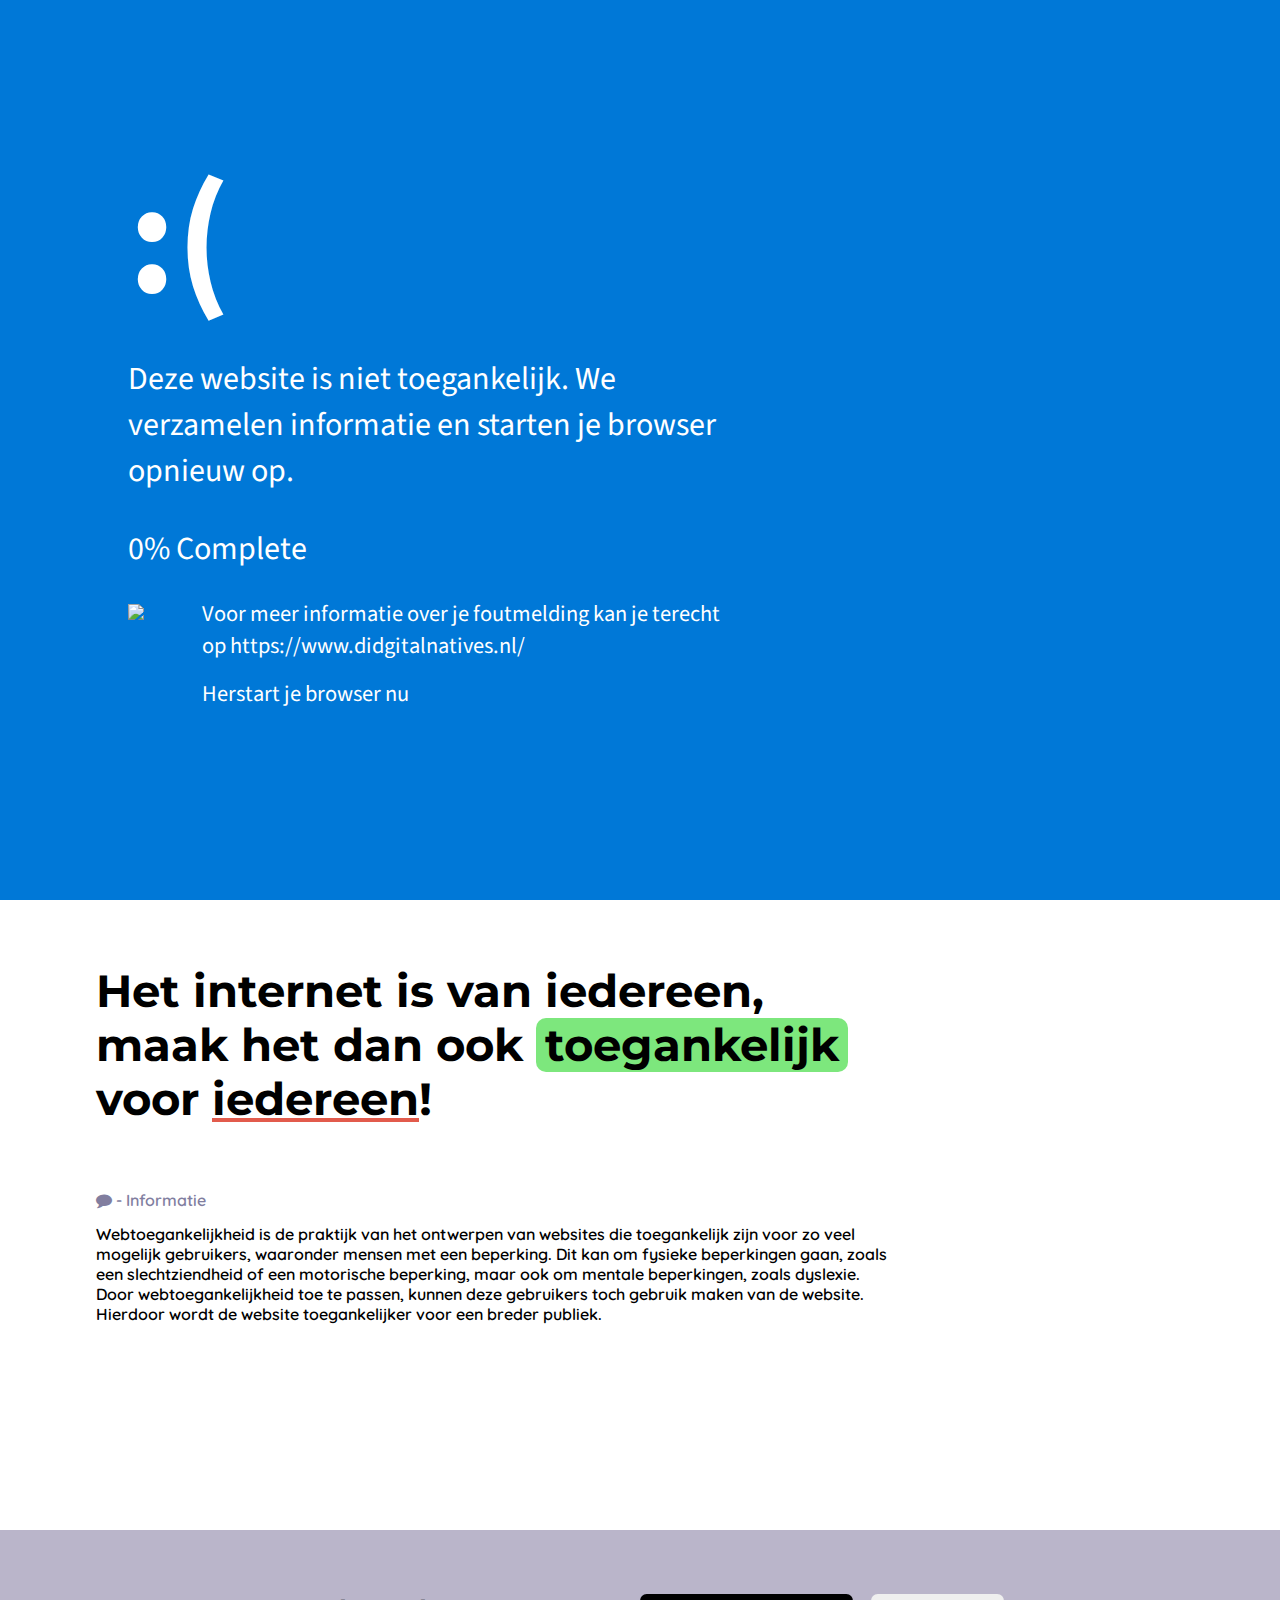
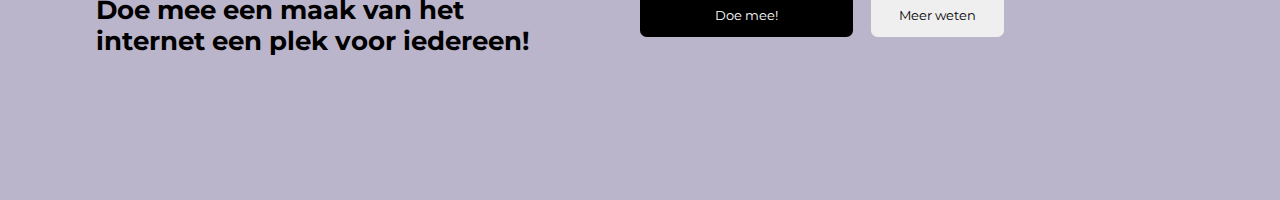
==== commit 1a6328c8: "font" ====
--- a/index.html
+++ b/index.html
@@ -45,7 +45,7 @@
                             </div>
                             <div class="info-tekst-container">
                                 <p tabindex="0"><span><i class="bottom-padding fa fa-comment"></i> - Informatie</span></p>
-                                <p tabindex="0"              class="info-tekst">Webtoegankelijkheid is de praktijk van het ontwerpen van websites die toegankelijk zijn voor zo veel mogelijk gebruikers, waaronder mensen met een beperking. Dit kan om fysieke beperkingen gaan, zoals een slechtziendheid of een motorische beperking, maar ook om mentale beperkingen, zoals dyslexie. Door webtoegankelijkheid toe te passen, kunnen deze gebruikers toch gebruik maken van de website. Hierdoor wordt de website toegankelijker voor een breder publiek.</p>
+                                <p tabindex="0" class="info-tekst">Webtoegankelijkheid is de praktijk van het ontwerpen van websites die toegankelijk zijn voor zo veel mogelijk gebruikers, waaronder mensen met een beperking. Dit kan om fysieke beperkingen gaan, zoals een slechtziendheid of een motorische beperking, maar ook om mentale beperkingen, zoals dyslexie. Door webtoegankelijkheid toe te passen, kunnen deze gebruikers toch gebruik maken van de website. Hierdoor wordt de website toegankelijker voor een breder publiek.</p>
                             </div>
                         </div>
                     </div>
@@ -53,11 +53,11 @@
                         <div class="inner-padding">
                             <div class="blocks">
                                 <div class="left-block">
-                                    <h3>Doe mee een maak van het internet een plek voor iedereen!</h3>
+                                    <h3 tabindex="0">Doe mee een maak van het internet een plek voor iedereen!</h3>
                                 </div>
                                 <div class="right-block">
-                                    <button class="dark-btn">Doe mee!</button>
-                                    <button>Meer weten</button>
+                                    <button id="action-btn" class="dark-btn">Doe mee!</button>
+                                    <button id="info-btn">Meer weten</button>
                                 </div>
                             </div>
                         </div>
--- a/styles/style.css
+++ b/styles/style.css
@@ -1,5 +1,6 @@
 @import url("https://fonts.googleapis.com/css2?family=Montserrat:wght@700&display=swap");
-@import url('https://fonts.googleapis.com/css2?family=Source+Sans+Pro:wght@100;200;300&display=swap');
+@import url('https://fonts.googleapis.com/css2?family=Source+Sans+Pro:wght@200;300&display=swap');
+@import url("https://fonts.googleapis.com/css2?family=Nanum Myeongjo:wght@700&display=swap");
 @import url('https://fonts.googleapis.com/css2?family=Quicksand:wght@400;500;600&family=Source+Sans+Pro:wght@200;300&display=swap');
 
 :root {
@@ -8,7 +9,7 @@
 
     --primaryFont: "Montserrat";
     --secondairyFont: "Nanum Myeongjo";
-    --thirthFont : "Quicksand"
+    --thirthFont: "Quicksand";
 }
 
 html, body {
@@ -330,6 +331,11 @@
     padding: 8em;
 }
 
+#bluescreen p {
+    font-family: "Source Sans Pro";
+    font-weight: 400;
+}
+
 #bluescreen h2 {
     font-size: 10em;
 }
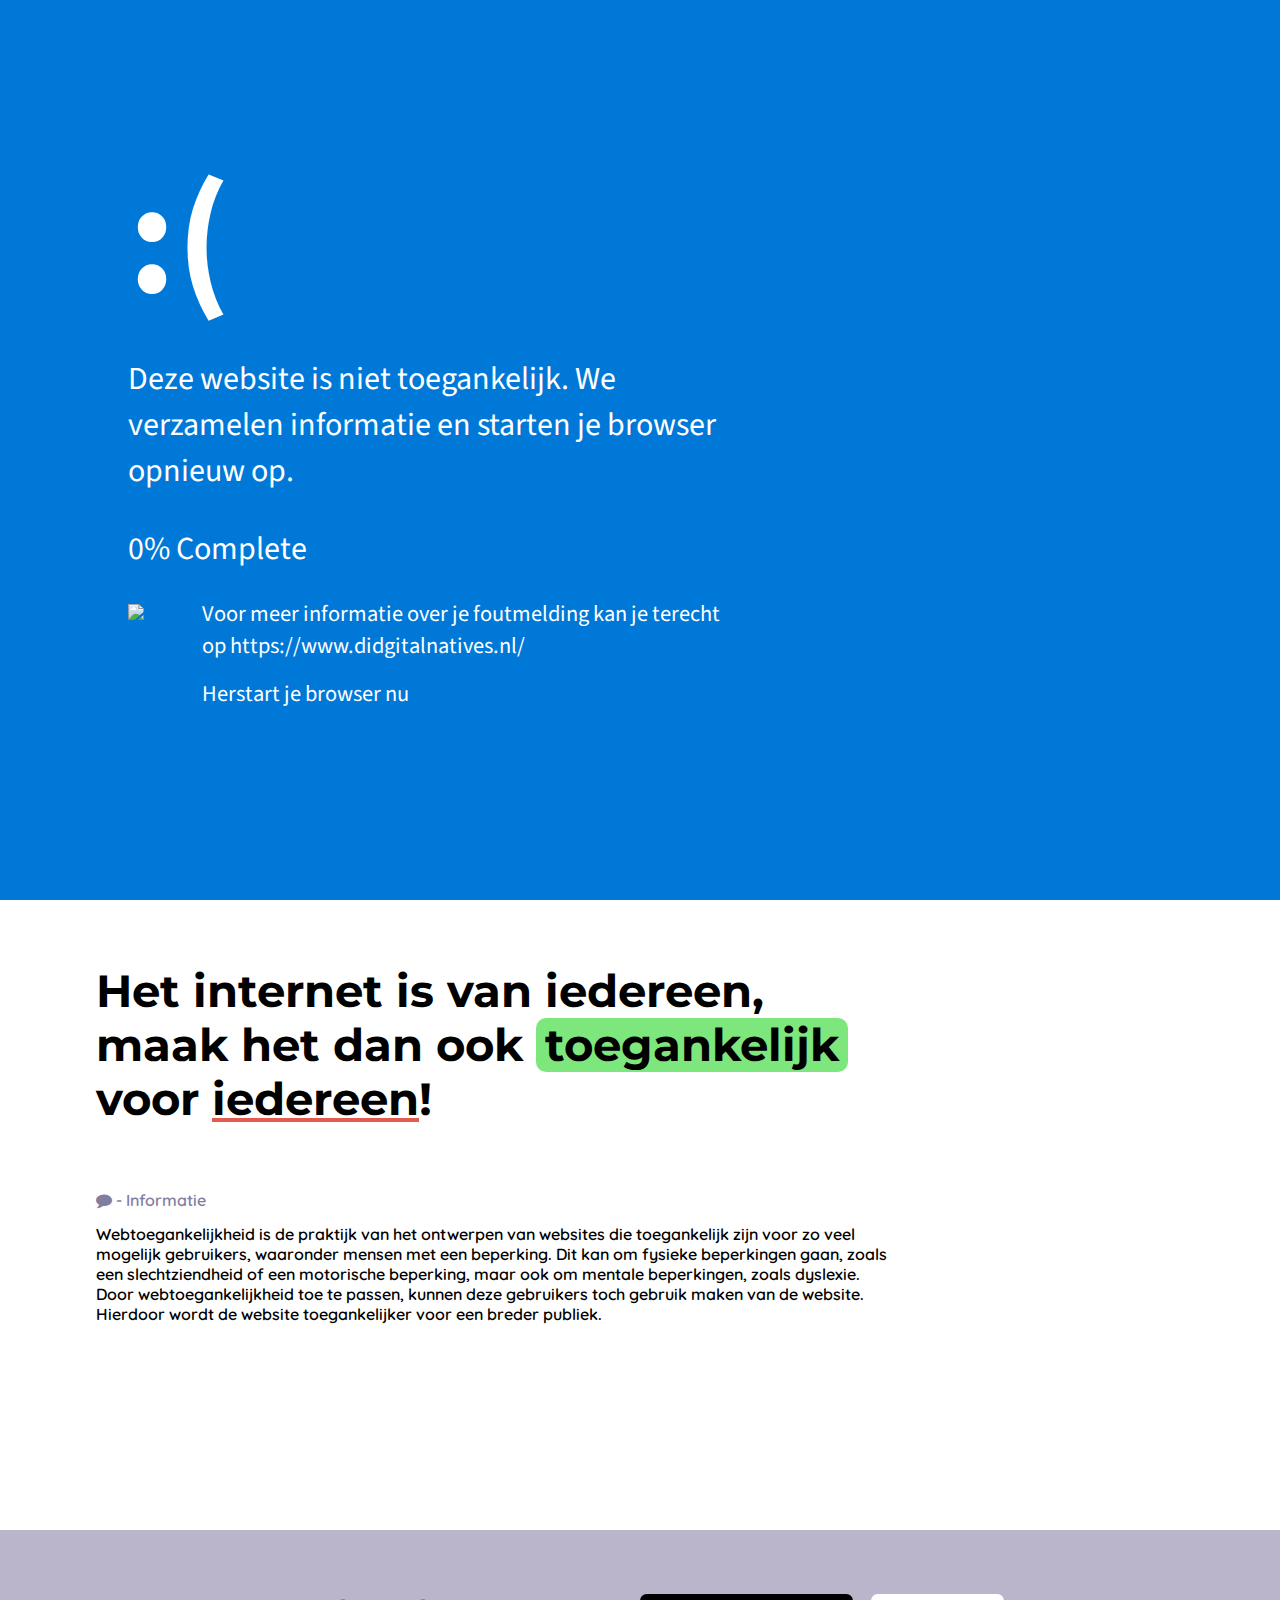
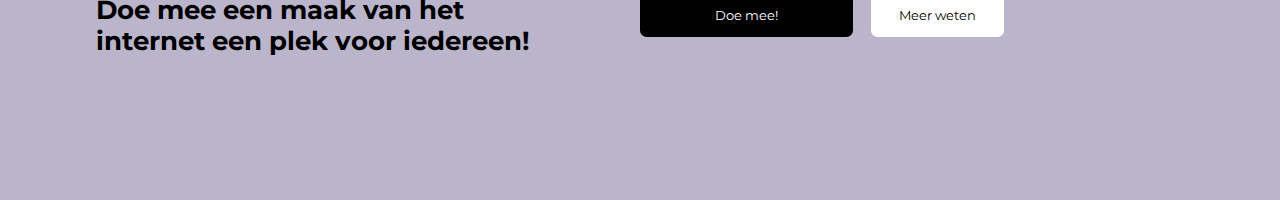
==== commit 5b37c4d3: "Kleine animatie" ====
--- a/index.html
+++ b/index.html
@@ -66,7 +66,7 @@
             </section>
 
             <!-- Bluescreen section -->
-            <section id="bluescreen">
+            <section aria-hidden="true" id="bluescreen">
                 <div class="inner-bluescreen">
                     <h2>:(</h2>
                     <p>Deze website is niet toegankelijk. We verzamelen informatie en starten je browser opnieuw op.</p>
--- a/styles/style.css
+++ b/styles/style.css
@@ -258,6 +258,21 @@
     color: #000;
     border-radius: 10px;
     padding: 0em .2em 0em .2em;
+    /* animation-name: blur; */
+    animation-duration: 5s;
+    animation-iteration-count: infinite;
+}
+
+@keyframes blur {
+    0% {
+        filter: blur(0px);
+    }
+    50% {
+        filter: blur(4px);
+    }
+    100% {
+        filter: blur(0px);
+    }
 }
 
 .yellow {
@@ -281,6 +296,7 @@
     border: none;
     border-radius: .5em;
     font-family: var(--primaryFont), Arial, Helvetica, sans-serif;
+    background-color: #fff;
 }
 
 button:hover {
@@ -325,6 +341,7 @@
     top: 0;
     width: 100%;
     transition: .4s;
+    transition-timing-function: ease-in-out
 }
 
 .inner-bluescreen {
@@ -385,6 +402,24 @@
 :focus {
     background-color: #e1f7e1;
 }
+
+.arrow-down {
+    animation: bounce;
+    animation-duration: 2s;
+    animation-iteration-count: infinite;
+}
+
+@keyframes bounce {
+    0% {
+      transform: translateY(0%);
+    }
+    30% {
+        transform: translateY(50%);
+    }
+    100% {
+      transform: translateY(0%);
+    }
+  }
 
 /* Responsive design */
 @media only screen and (max-width: 1000px) {
@@ -409,9 +444,9 @@
     }
 
     .arrow-down {
-        display: none !important; 
-    }
-
+        display: none !important;
+    }
+    
     svg {
         display: none !important; 
     }
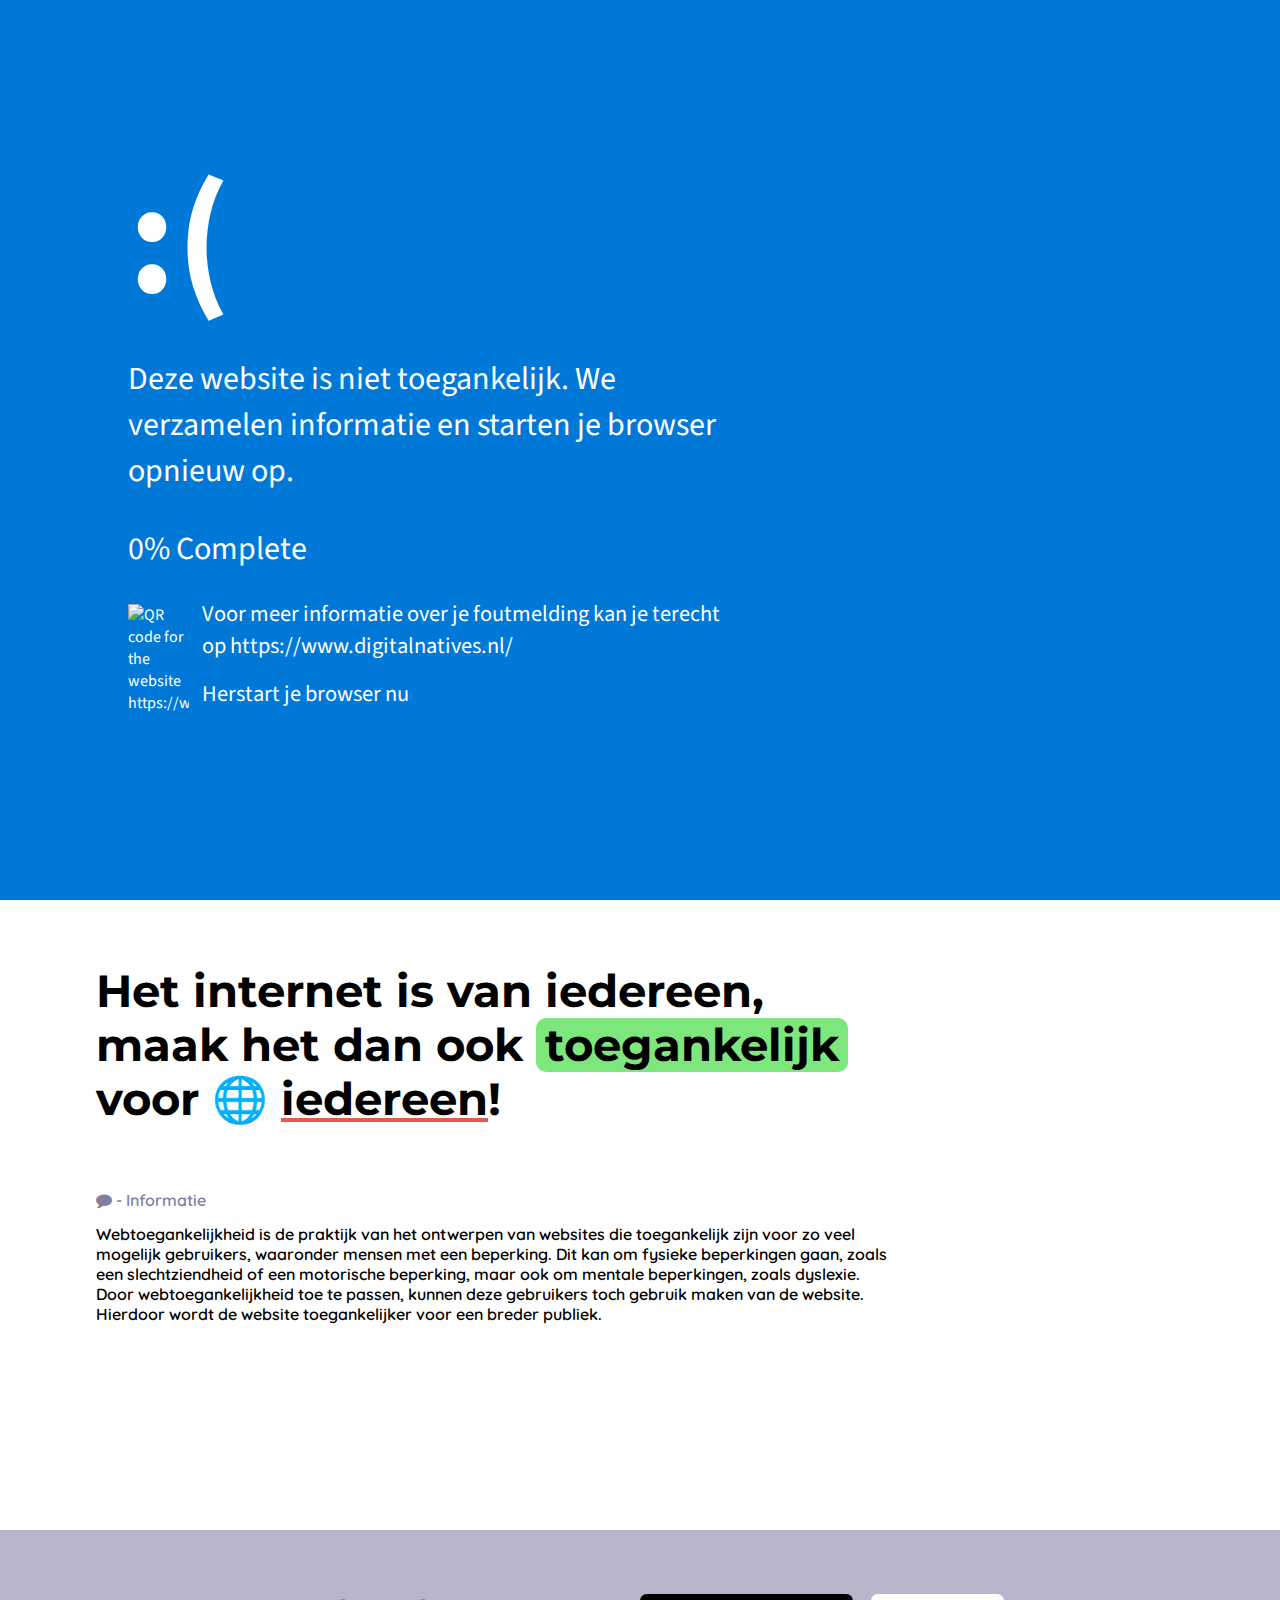
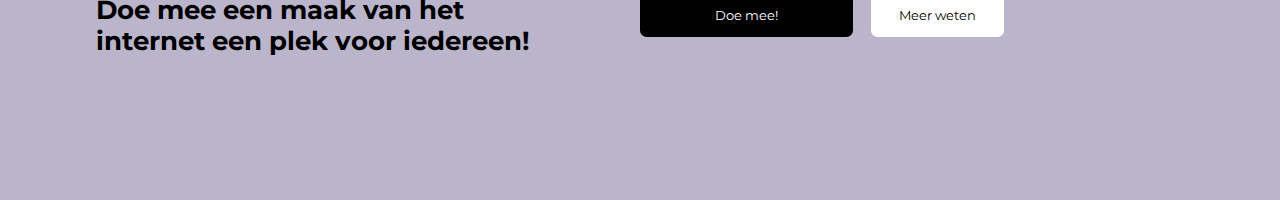
==== commit c031aaf0: "Minor fix" ====
--- a/index.html
+++ b/index.html
@@ -1,7 +1,10 @@
 <!doctype html>
-<html>
+
+<!-- Icons werken misschien niet overal, tab index over algemeene sections -->
+
+<html lang="nl">
     <head>
-        <title>This website is not accassible.</title>
+        <title>This website is not accessible.</title>
         <meta name="description" content="">
         <meta name="keywords" content="">
         <meta name="viewport" content="width=device-width, initial-scale=1">
@@ -23,7 +26,7 @@
                         </header>
                     </div>
                     <div class="flex-items">
-                        <h1 tabindex="0">Deze website is <span id="boolean">niet</span> <span class="underline">toegankelijk</span>.</h1>
+                        <h1 tabindex="0">Deze ⚠️ website is <span id="boolean">niet</span> <span class="underline">toegankelijk</span>.</h1>
                     </div>
                     <div class="flex-items">
                         <p tabindex="0"><span><i class="bottom-padding fa fa-bullhorn"></i> - Doe mee!</span></p>
@@ -41,7 +44,7 @@
                     <div class="inner-padding">
                         <div class="tekst-container">
                             <div class="info-title-container">
-                                <h2 tabindex="0">Het internet is van iedereen, maak het dan ook <span class="green-background">toegankelijk</span> voor <span class="red-underline">iedereen</span>!</h2>
+                                <h2 tabindex="0">Het internet is van iedereen, maak het dan ook <span class="green-background">toegankelijk</span> voor 🌐 <span class="red-underline">iedereen</span>!</h2>
                             </div>
                             <div class="info-tekst-container">
                                 <p tabindex="0"><span><i class="bottom-padding fa fa-comment"></i> - Informatie</span></p>
@@ -65,17 +68,21 @@
                 </div>
             </section>
 
+            <!-- Dit kan verborgen worden voor screen reader -->
+
             <!-- Bluescreen section -->
             <section aria-hidden="true" id="bluescreen">
                 <div class="inner-bluescreen">
+
+                    <!-- Geen titel maar tekst -->
                     <h2>:(</h2>
                     <p>Deze website is niet toegankelijk. We verzamelen informatie en starten je browser opnieuw op.</p>
                     <p><span id="numbers">0</span>% Complete</p>
 
                     <div class="qr-code">
-                        <img src="./img/qrCode.png">
+                        <img src="./img/qrCode.png" alt="QR code for the website https://www.digitalnatives.nl">
                         <div class="right-text">
-                            <p>Voor meer informatie over je foutmelding kan je terecht op https://www.didgitalnatives.nl/</p>
+                            <p>Voor meer informatie over je foutmelding kan je terecht op https://www.digitalnatives.nl/</p>
                             <p id="herstart">Herstart je browser nu</p>
                         </div>
                     </div>
